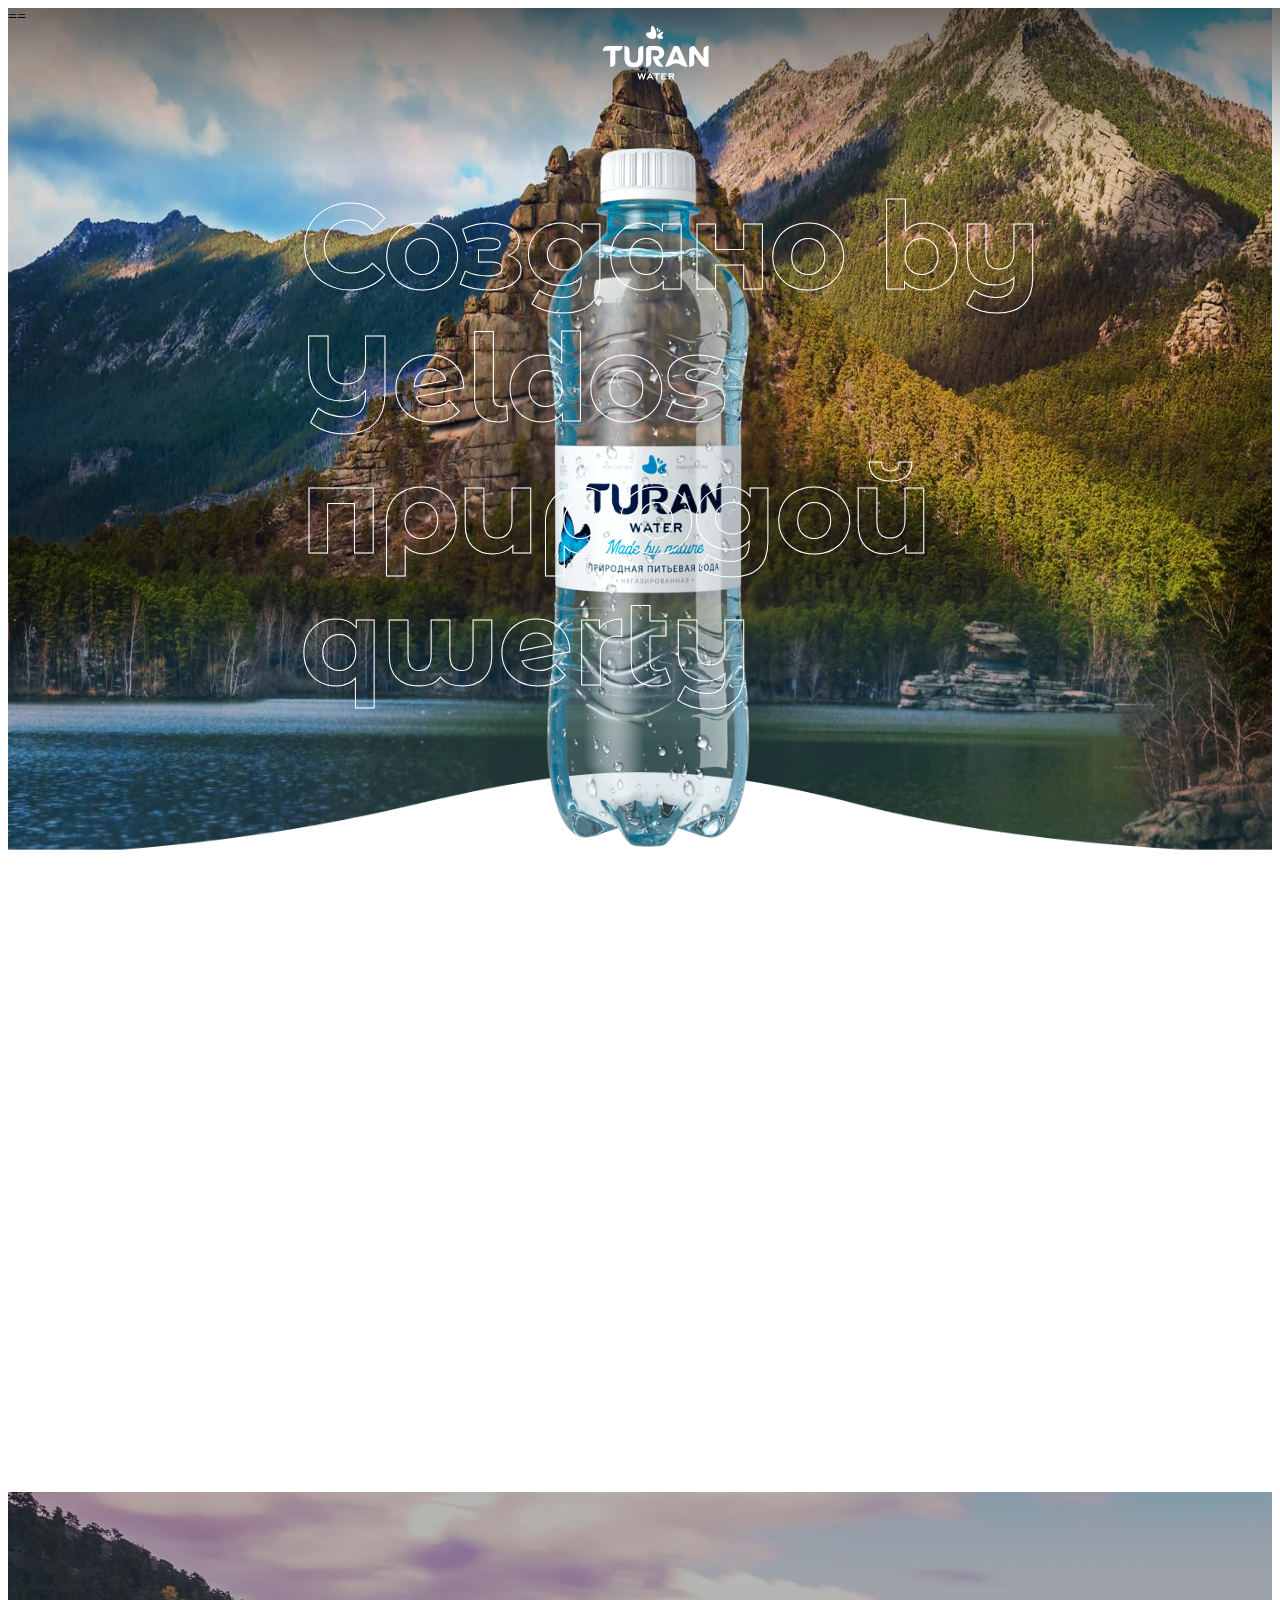
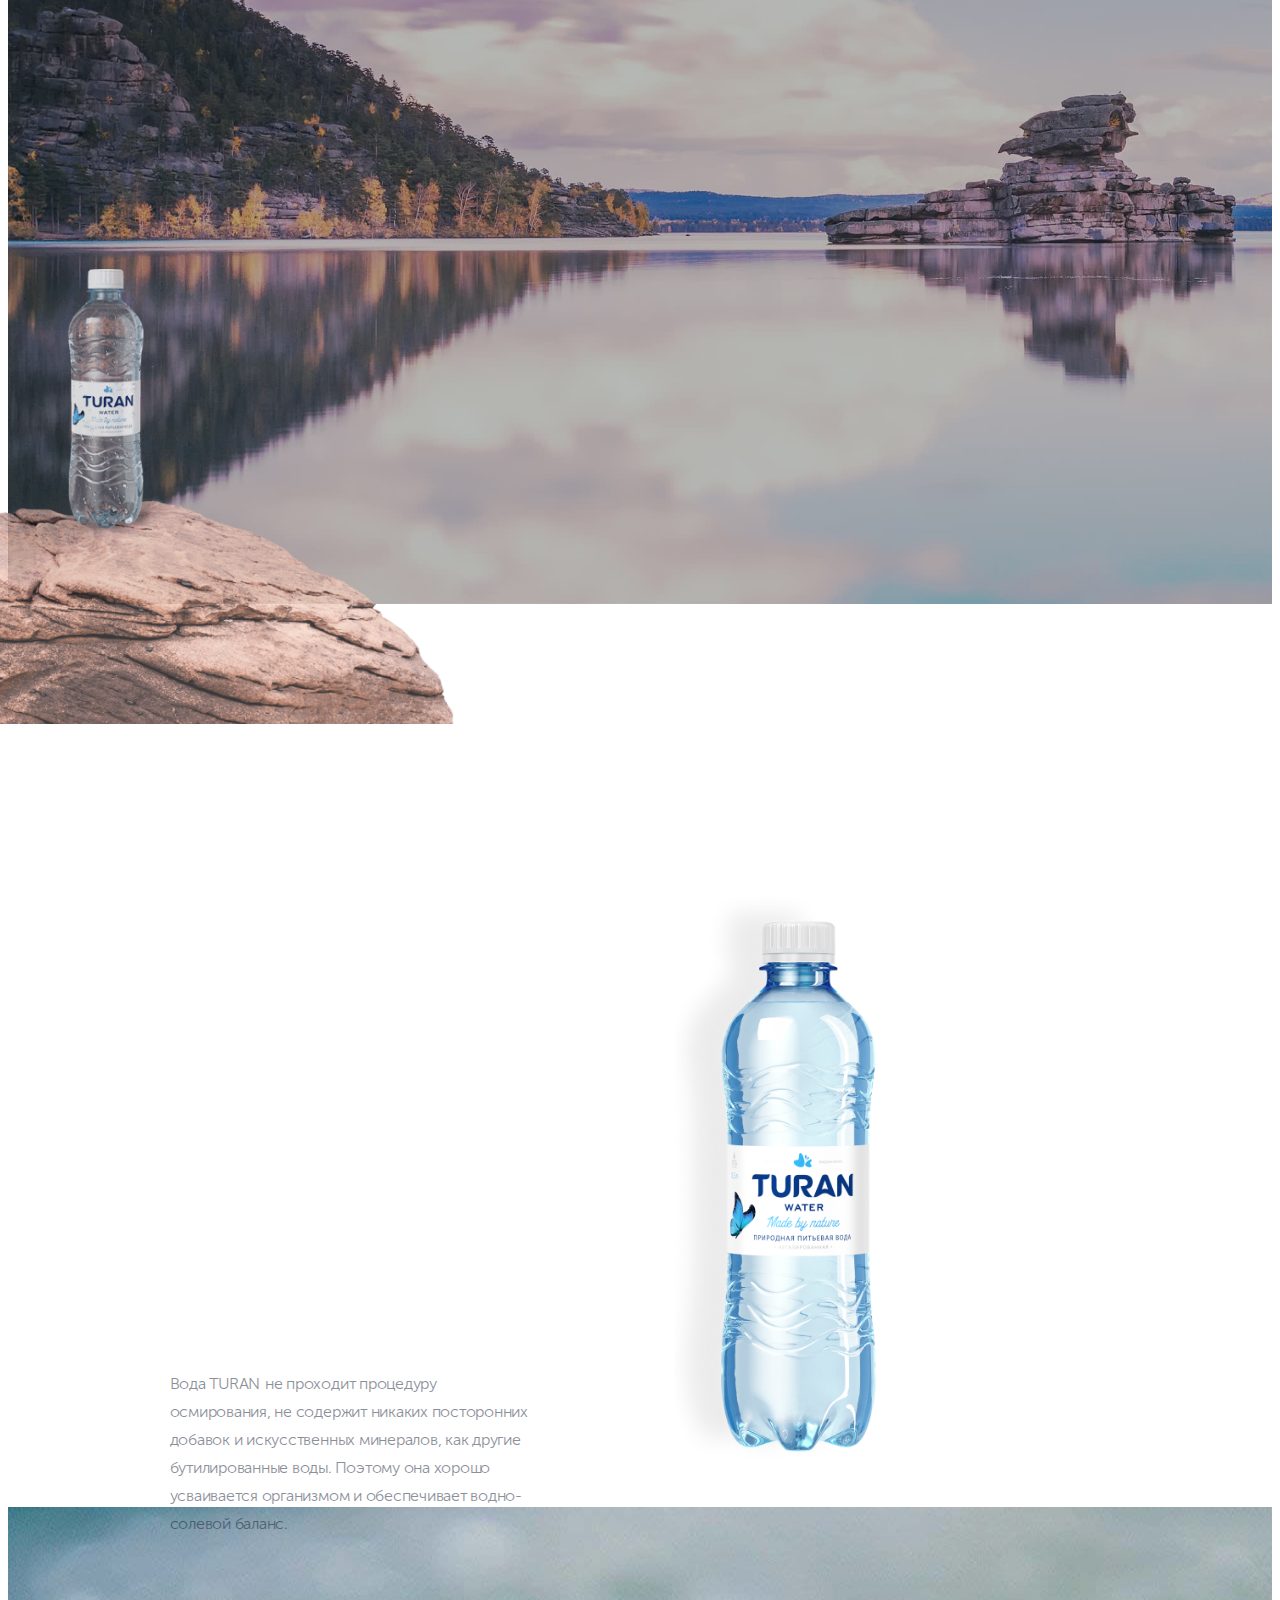
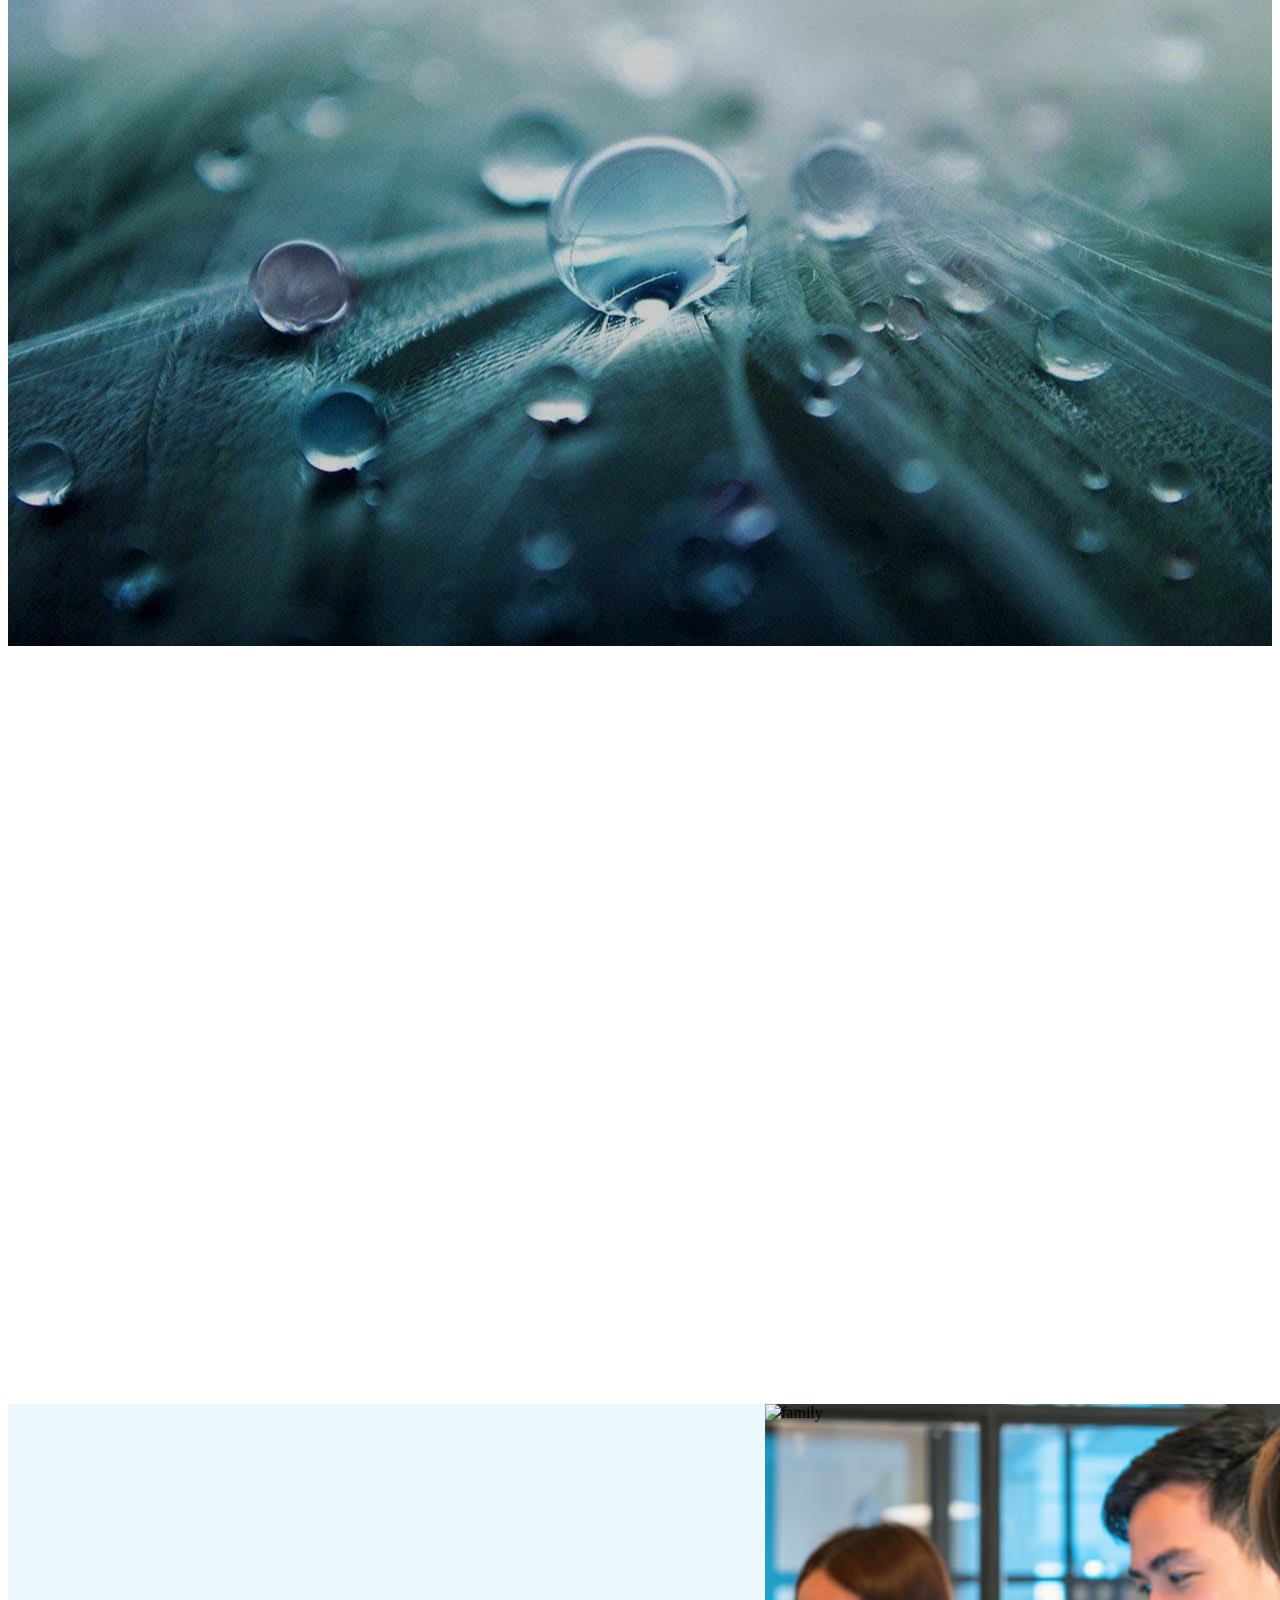
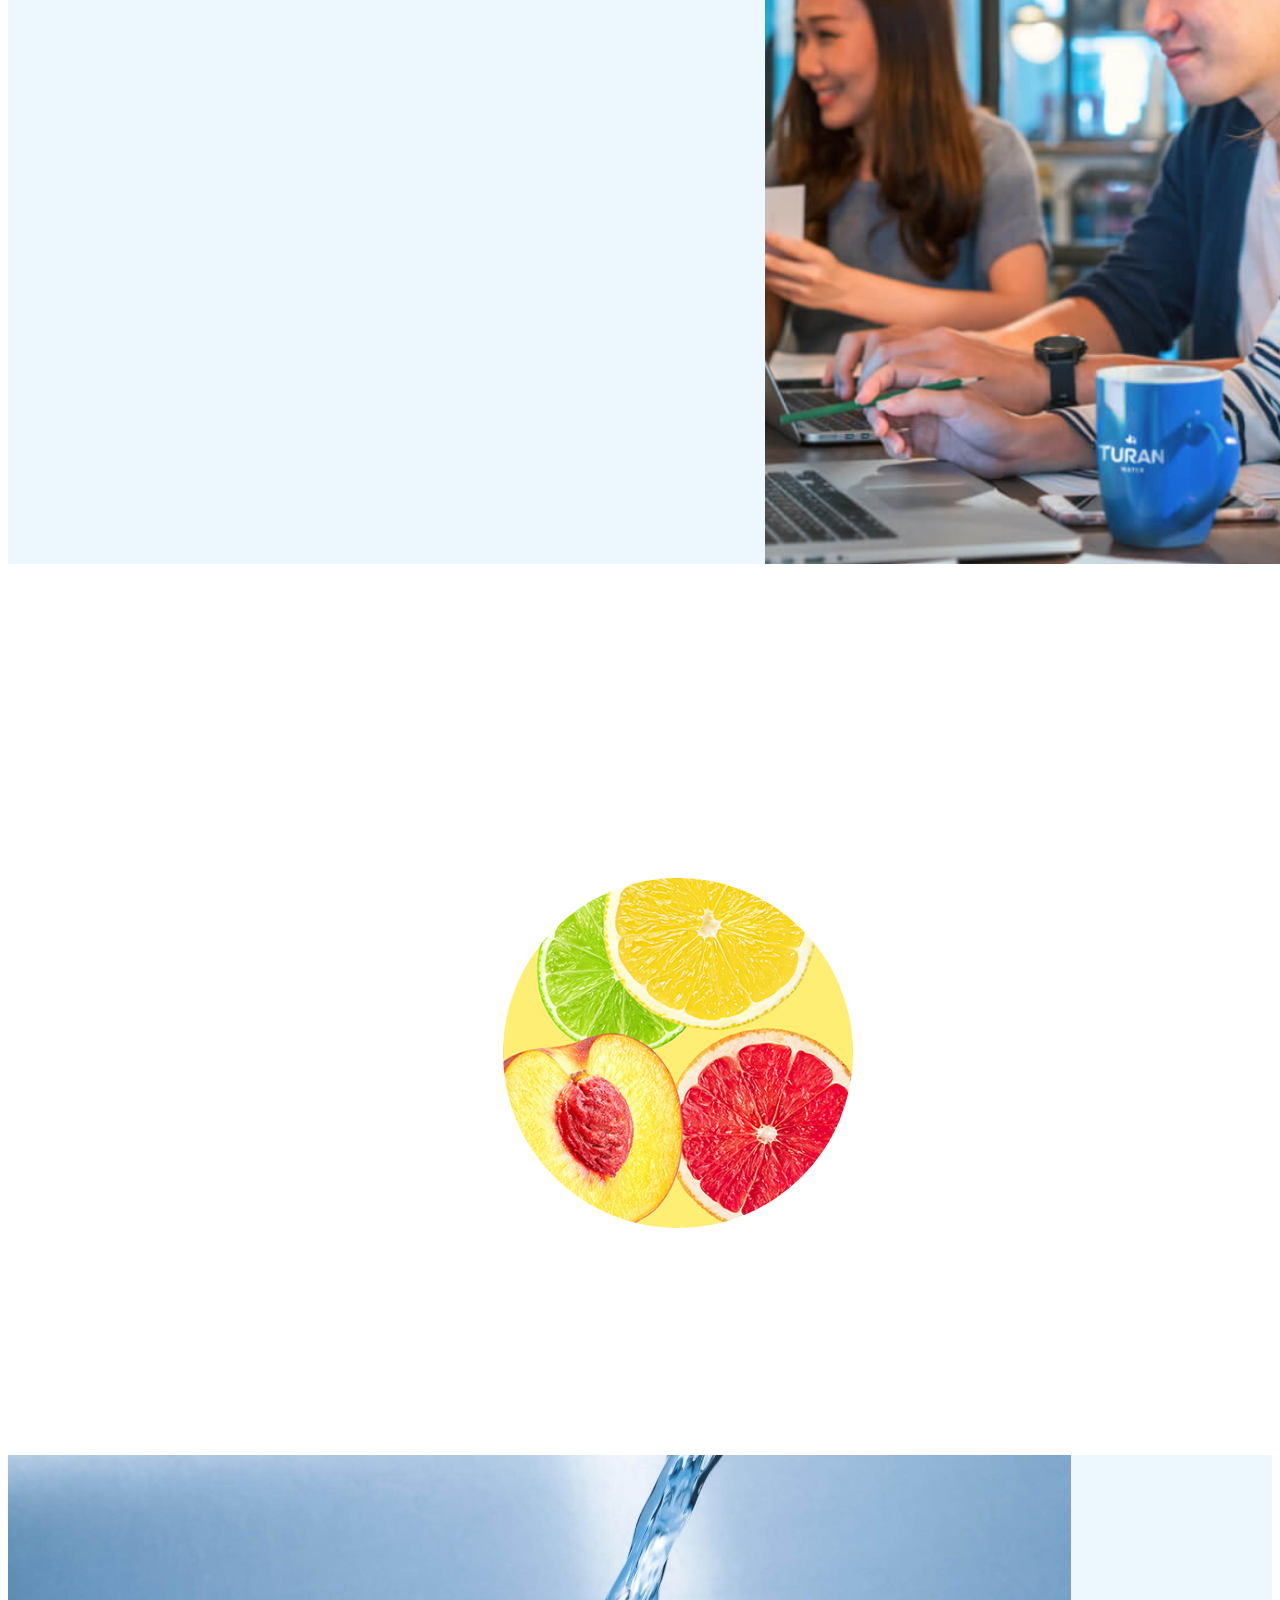
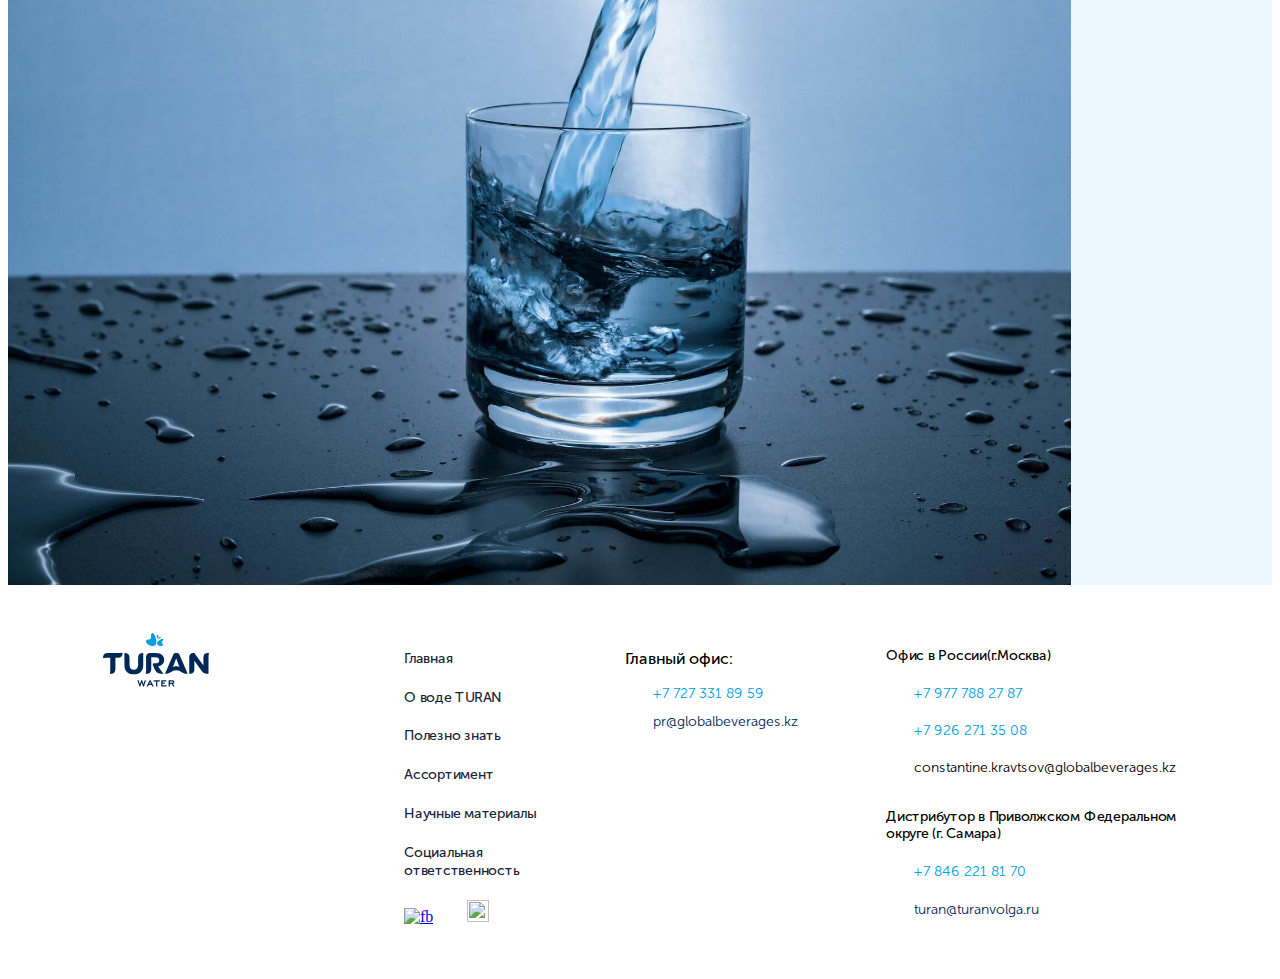
==== index.html @ ad759b27 "main changed to index" ====
<!DOCTYPE html>
<html lang="en">
<head>
    <meta charset="UTF-8">
    <meta http-equiv="X-UA-Compatible" content="IE=edge">
    <meta name="viewport" content="width=device-width, initial-scale=1.0">
    <title>Main page TURAN</title>
    <!-- <link href="https://fonts.googleapis.com/css2?family=Montserrat+Alternates:wght@700&display=swap" rel="stylesheet"> -->
    <link rel="stylesheet" href="https://cdnjs.cloudflare.com/ajax/libs/normalize/8.0.1/normalize.min.css" integrity="sha512-NhSC1YmyruXifcj/KFRWoC561YpHpc5Jtzgvbuzx5VozKpWvQ+4nXhPdFgmx8xqexRcpAglTj9sIBWINXa8x5w==" crossorigin="anonymous" referrerpolicy="no-referrer" />
    <link rel="stylesheet" href="css/fonts.css">
    <link rel="stylesheet" href="css/main.css">
</head>
<body>
    <header>
        <div class="container">
            <div clas>==</div>
            <a href="index.html" class="header_logo"></a>
        </div>
    </header>
    <section class="main">
        <div class="main_text">
            <div class="main_text_1">Создано by Yeldos</div>
            <div class="main_text_2">природой qwerty</div>
        </div>
        <img  class="main_tau" src="img/main_page/tau.jpg" alt="tau">
        <div class="main_bottle">
        </div>
        <div class="main_tolkyn"></div>
    </section>
    <section class="single_turan">
        <h1 class="single_turan_title _anim-items">TURAN – единственная в Казахстане 
            живая природная вода</h1>
        <div class="single_turan_descr _anim-items">Вода с оптимальным балансом природных 
            минералов, которая не проходит процедуру обратного осмоса и искусственной минерализации</div>
    </section>
    <section class="zhumbaktas">
        <div class="zhumbaktas_content">
            <h2 class="zhumbaktas_content_title _anim-items">Вода, созданная природой, а не нами</h2>
            <a href="about_turan.html" class="zhumbaktas_content_wavebtn _anim-items"><span>Узнать больше</span></a>
            <p class="zhumbaktas_content_descr _anim-items">TURAN – живая вода из экологически чистого региона Бурабай. Месторождение “Кусколь” – одно из пяти уникальных источников природной легкой воды в мире.</p>
        </div>
        <div class="zhumbaktas_banner zat"></div>
    </section>

    <section class="nature_minerals">
        <div class="container">
            <div class="nature_minerals_wrap">
                
                <div class="nature_minerals_wrap_left">
                    <div class="nature_minerals_wrap_left_title">
                        <span class="nature_minerals_wrap_left_title_top _anim-items">Природные</span> 
                        <span class="nature_minerals_wrap_left_title_bottom _anim-items">минералы</span>
                    </div>
                    <div class="nature_minerals_wrap_left_descr _anim-items">
                        Вода TURAN не проходит процедуру осмирования, не содержит никаких посторонних добавок и 
                        искусственных минералов, как другие бутилированные воды. Поэтому она хорошо усваивается 
                        организмом и обеспечивает водно-солевой баланс.
                    </div>
                    <a href="useful.html" class="nature_minerals_wrap_left_wavebtn _anim-items"><span>Узнать больше</span></a>
                </div>

                <div class="nature_minerals_wrap_right">
                    <div class="nature_minerals_wrap_right_bottle"></div>
                    <div class="nature_minerals_wrap_right_elements">
                        <div class="nature_minerals_wrap_right_elements_m1 _anim-items">
                            <div class="nature_minerals_wrap_right_elements_m1_icon">
                                <span class="nature_minerals_wrap_right_elements_m1_icon_name">Ca</span>
                                <span class="nature_minerals_wrap_right_elements_m1_icon_subname">кальций</span>
                            </div>
                            <div class="nature_minerals_wrap_right_elements_m1_text">
                                Природный “строитель” – укрепляет кости
                            </div>
                        </div>
                        <div class="nature_minerals_wrap_right_elements_m2 _anim-items">
                            <div class="nature_minerals_wrap_right_elements_m2_icon">
                                <span class="nature_minerals_wrap_right_elements_m2_icon_name">Mg</span>
                                <span class="nature_minerals_wrap_right_elements_m2_icon_subname">магний</span>
                            </div>
                            <div class="nature_minerals_wrap_right_elements_m2_text">
                                Природный “антистресс” – повышает устойчивость к стрессу
                            </div>
                        </div>
                        <div class="nature_minerals_wrap_right_elements_m3 _anim-items">
                            <div class="nature_minerals_wrap_right_elements_m3_icon">
                                <span class="nature_minerals_wrap_right_elements_m3_icon_name">HCO<sub>3</sub></span>
                                <span class="nature_minerals_wrap_right_elements_m3_icon_subname">гидрокарбонаты</span>
                            </div>
                            <div class="nature_minerals_wrap_right_elements_m3_text">
                                Природные “регуляторы” – обеспечивают водно-солевой баланс
                            </div>
                        </div>
                        <div class="nature_minerals_wrap_right_elements_m4 _anim-items">
                            <div class="nature_minerals_wrap_right_elements_m4_icon">
                                <span class="nature_minerals_wrap_right_elements_m4_icon_name">Na+K</span>
                                <span class="nature_minerals_wrap_right_elements_m4_icon_subname">натрий</span>
                            </div>
                            <div class="nature_minerals_wrap_right_elements_m4_text">
                                Природные “кардиологи” - регулируют работу сердца
                            </div>
                        </div>
                        <div class="nature_minerals_wrap_right_elements_m5 _anim-items">
                            <div class="nature_minerals_wrap_right_elements_m5_icon">
                                <span class="nature_minerals_wrap_right_elements_m5_icon_name">F</span>
                                <span class="nature_minerals_wrap_right_elements_m5_icon_subname">фтор</span>
                            </div>
                            <div class="nature_minerals_wrap_right_elements_m5_text">
                                Природный “стоматолог” – делает улыбку красивой
                            </div>
                        </div>
                    </div>
                </div>
            </div>
        </div>
    </section>
    <section class="balance">
        <div class="container">
            <div class="balance_wrap">
                <a href="#" class="balance_wrap_wavebtn _anim-items"><span>Узнать больше</span></a>
                <div class="balance_wrap_title _anim-items">
                    Идеальный pH-баланс для нашего организма
                </div>
                <p class="balance_wrap_text _anim-items">
                    TURAN сбалансирована самой природой, 
                    а потому имеет природный pH-баланс 7,5 – 
                    идеальный для кислотно - щелочного равновесия организма. 
                    Разливается в бутылки в первозданном виде, 
                    проходя только процедуры фильтрации от горных пород и 
                    озонирования для вашей безопасности.
                </p>
                <p class="balance_wrap_numbers _anim-items">
                    баланс
                    <span>7,5</span>
                </p>
            </div>
        </div>
    </section>
    <section class="space">
        <div class="container">
            <div class="space_wrap">
                <div class="space_wrap_texts">
                    <div class="space_wrap_texts_title _anim-items">Легкая вода – для восстановления организма космонавтов</div>
                    <p class="space_wrap_texts_descr _anim-items">TURAN – вода с пониженным содержанием дейтерия (133 ppm), ускоряет обмен веществ, оказывает антиоксидантное воздействие на клетки, снижает риск болезней, приближающих старение организма. Во всем мире легкую воду используют для того, чтобы восстановить организм космонавтов после полетов. В Казахстане был проведен свой эксперимент, результаты которого подтвердили специалисты: легкая вода улучшает общее состояние организма!</p>
                </div>
                <div class="space_wrap_photos">
                    <div class="space_wrap_photos_kosmonavt">
                        <img class="space_wrap_photos_kosmonavt_img _anim-items" src="img/Main_page/space.webp" alt="space">
                    </div>
                    <a href="#" class="space_wrap_photos_wavebtn _anim-items"><span>Узнать больше</span></a>
                </div>
            </div>
        </div>
    </section>
    <section class="healthy">
        <div class="healthy_first healthy_slide">
            <div class="healthy_slide_text">
                <div class="healthy_slide_text_count _anim-items">01 <span>/ 03</span></div>
                <div class="healthy_slide_text_title _anim-items">Полезно для семьи</div>
                <p class="healthy_slide_text_descr _anim-items">TURAN можно и нужно пить взрослым, детям и пожилым – природный баланс минералов идеально усваивается организмом. Природная минеральная питьевая вода TURAN полезна и безопасна для ежедневного употребления всей семьей.</p>
                <a class="healthy_slide_text_wavebtn _anim-items" href="#"><span>Узнать больше</span></a>
                <div class="healthy_slide_text_button _anim-items">   
                    <button class="healthy_slide_text_prev" id="healthy_slide_text_prev"><img src="img/main_page/left-arrow.svg" alt="left_arrow"></button>
                    <button class="healthy_slide_text_next"><img src="img/main_page/right-arrow.svg" alt="right_arrow"></button>
                </div>
            </div>

            <div class="healthy_slide_picture _anim-items">
                <img src="img/Main_page/family.jpg" alt="family">
                <img src="img/main_page/turnikman.jpg" alt="turnikman">
                <img src="img/main_page/unik.jpg" alt="unik">
            </div>
        </div>
        <!-- <div class="healthy_second">
             <div class="healthy_slide"></div>
        </div>
        <div class="healthy_third">
            <div class="healthy_slide"></div>
        </div> -->
    </section>

    <section class="bottles">
        <div class="container">
            <h2 class="bottles_title _anim-items">Выбирайте Turan по вкусу</h2>
            <div class="bottles_wrap">

                <div class="bottles_wrap_slider"> 
                    <div class="bottles_wrap_slider_items _anim-items">
                        <div class="bottles_wrap_slider_items_left">
                            <div class="bottles_wrap_slider_items_left_img">
                                <img src="img/main_page/slider_bottels/standart.png" alt="standard">
                                <!-- <img src="img/main_page/slider_bottels/standart-1.png" alt="standard"> -->
                            </div>
                            <div class="bottles_wrap_slider_items_left_text">
                                <p>пэт <span>0,5л</span></p>
                                <p>газированная</p>
                            </div>
                        </div>

                        <div class="bottles_wrap_slider_items_center">
                            <div class="bottles_wrap_slider_items_center_img">
                                <img src="img/main_page/slider_bottels/lime-1.png" alt="fruitbootle">
                                <!-- <img src="img/main_page/slider_bottels/lime.png" alt="fruitbootle"> -->
                            </div>
                            <div class="bottles_wrap_slider_items_center_text">
                                <p>пэт <span>0,5л</span></p>
                                <p>вкусовоя</p>
                            </div>
                        </div>
                        
                        <div class="bottles_wrap_slider_items_right">
                            <div class="bottles_wrap_slider_items_right_img">
                                <img src="img/main_page/slider_bottels/glass.png" alt="withoutgaz">
                                <!-- <img src="img/main_page/slider_bottels/glass-1.png" alt="withoutgaz"> -->
                            </div>
                            <div class="bottles_wrap_slider_items_right_text">
                                <p>стекло <span>0,5л</span></p>
                                <p>негазированная</p>
                            </div>
                        </div>
                    </div>

                    <div class="bottles_wrap_slider_backgrounds">
                        <img src="img/main_page/slider_bottels/bottle_bg-orange.jpg" alt="bck_orange" class="bottles_wrap_slider_backgrounds_zhemis">
                        <!-- <img src="img/main_page/slider_bottels/bottle_bg-nature.jpg" alt="bck_nature" class="bottles_wrap_slider_backgrounds_tabigat">
                        <img src="img/main_page/slider_bottels/bottle_bg-mountain.jpg" alt="bck_mountain" class="bottles_wrap_slider_backgrounds_tau"> -->
                    </div>
                </div>

                <div class="bottles_wrap_elements">
                        <div class="bottles_wrap_elements_m1 _anim-items">
                            <div class="bottles_wrap_elements_m1_icon">
                                <span class="bottles_wrap_elements_m1_icon_name">Ca</span>
                                <span class="bottles_wrap_elements_m1_icon_subname">кальций</span>
                            </div>
                            <div class="bottles_wrap_elements_m1_text">
                                Природный “строитель” – укрепляет кости
                            </div>
                        </div>

                        <div class="bottles_wrap_elements_m2 _anim-items">
                            <div class="bottles_wrap_elements_m2_icon">
                                <span class="bottles_wrap_elements_m2_icon_name">Mg</span>
                                <span class="bottles_wrap_elements_m2_icon_subname">магний</span>
                            </div>
                            <div class="bottles_wrap_elements_m2_text">
                                Природный “антистресс” – повышает устойчивость к стрессу
                            </div>
                        </div>

                        <div class="bottles_wrap_elements_m3 _anim-items">
                            <div class="bottles_wrap_elements_m3_icon">
                                <span class="bottles_wrap_elements_m3_icon_name">HCO<sub>3</sub></span>
                                <span class="bottles_wrap_elements_m3_icon_subname">гидрокарбонаты</span>
                            </div>
                            <div class="bottles_wrap_elements_m3_text">
                                Природные “регуляторы” – обеспечивают водно-солевой баланс
                            </div>
                        </div>

                        <div class="bottles_wrap_elements_m4 _anim-items">
                            <div class="bottles_wrap_elements_m4_icon">
                                <span class="bottles_wrap_elements_m4_icon_name">Na+K</span>
                                <span class="bottles_wrap_elements_m4_icon_subname">натрий</span>
                            </div>
                            <div class="bottles_wrap_elements_m4_text">
                                Природные “кардиологи” - регулируют работу сердца
                            </div>
                        </div>

                        <div class="bottles_wrap_elements_m5 _anim-items">
                            <div class="bottles_wrap_elements_m5_icon">
                                <span class="bottles_wrap_elements_m5_icon_name">F</span>
                                <span class="bottles_wrap_elements_m5_icon_subname">фтор</span>
                            </div>
                            <div class="bottles_wrap_elements_m5_text">
                                Природный “стоматолог” – делает улыбку красивой
                            </div>
                        </div>
                        <a href="assortment.html" class="bottles_wrap_elements_link _anim-items">Узнать больше</a>
                </div>
            </div>
        </div>
    </section>

    <section class="glass_of_water">
        <div class="container">
            <div class="glass_of_water_left">
                <img src="img/main_page/stakan.jpg" alt="stakan" class="glass_of_water_left_img1">
                <img src="img/main_page/last.jpg" alt="stakan" class="glass_of_water_left_img2">
            </div>
                
            <div class="glass_of_water_right">
                <div class="glass_of_water_right_count _anim-items">01 <span>/ 02</span></div>
                <div class="glass_of_water_right_title _anim-items">А вы знали?</div>
                <p class="glass_of_water_right_descr _anim-items">Не вся вода одинаковая</p>
                <div class="glass_of_water_right_button _anim-items">   
                    <button class="glass_of_water_right_button_prev"><img src="img/main_page/left-arrow.svg" alt="left_arrow"></button>
                    <button class="glass_of_water_right_button_next"><img src="img/main_page/right-arrow.svg" alt="right_arrow"></button>
                </div>
            </div>

        </div>
    </section>
    <footer>
        <div class="container">
            <div class="row">
                <div class="row_logo">
                    <a href="#">
                        <img src="img/main_page/logo/logo_turan.svg" alt="logo_turan">
                    </a>
                </div>
                <div class="row_product">
                    <ul class="row_product_list">
                        <li><a href="index.html">Главная</a></li>
                        <li><a href="about_turan.html">О воде TURAN</a></li>
                        <li><a href="useful.html">Полезно знать</a></li>
                        <li><a href="assortment.html">Ассортимент</a></li>
                        <li><a href="sciencs_materials.html">Научные материалы</a></li>
                        <li><a href="respon.html">Социальная ответственность</a></li>
                    </ul>
                    <div class="row_product_socials">
                        <a href="#"><img src="https://turanwater.com/assets/img/fb.svg" alt="fb"></a>
                        <a href="#"><img src="https://turanwater.com/assets/img/insta.svg" alt=""></a>
                    </div>
                </div>
                <div class="row_main_office">
                    <p class="row_main_office_title">Главный офис:</p>
                    <ul class="row_main_office_contact">
                        <li><a href="#">+7 727 331 89 59</a></li>
                        <li><a href="#">pr@globalbeverages.kz</a></li>
                    </ul>
                </div>
                <div class="row_office">
                    <p class="row_office_title">Офис в России(г.Москва)</p>
                    <ul class="row_office_contact">
                        <li><a href="#">+7 977 788 27 87</a></li>
                        <li><a href="#">+7 926 271 35 08</a></li>
                        <li><a href="#">constantine.kravtsov@globalbeverages.kz</a></li>
                    </ul>
                    <p class="row_office_second_title">
                        Дистрибутор в Приволжском Федеральном округе (г. Самара)
                    </p>
                    <ul class="row_office_second_contact">
                        <li><a href="#">+7 846 221 81 70</a></li>
                        <li><a href="#">turan@turanvolga.ru</a></li>
                    </ul>
                </div>
            </div>
        </div>
    </footer>
    <script src="js/main.js"></script>
</body>
</html>
---- css/fonts.css ----
@font-face {
    font-family: 'Montserrat Alternates';
    src: url('../fonts/MontserratAlternates-Bold.eot');
    src: url('../fonts/MontserratAlternates-Bold.eot?#iefix') format('embedded-opentype'),
        url('../fonts/MontserratAlternates-Bold.woff2') format('woff2'),
        url('../fonts/MontserratAlternates-Bold.woff') format('woff'),
        url('../fonts/MontserratAlternates-Bold.ttf') format('truetype'),
        url('../fonts/MontserratAlternates-Bold.svg#MontserratAlternates-Bold') format('svg');
    font-weight: bold;
    font-style: normal;
    font-display: swap;
}

@font-face {
    font-family: 'Museo Sans Cyrl 300';
    src: url('../fonts/MuseoSansCyrl-300.eot');
    src: url('../fonts/MuseoSansCyrl-300.eot?#iefix') format('embedded-opentype'),
        url('../fonts/MuseoSansCyrl-300.woff2') format('woff2'),
        url('../fonts/MuseoSansCyrl-300.woff') format('woff'),
        url('../fonts/MuseoSansCyrl-300.ttf') format('truetype'),
        url('../fonts/MuseoSansCyrl-300.svg#MuseoSansCyrl-300') format('svg');
    font-weight: 300;
    font-style: normal;
    font-display: swap;
}

@font-face {
    font-family: 'Museo Sans Cyrl 500';
    src: url('../fonts/MuseoSansCyrl-500.eot');
    src: url('../fonts/MuseoSansCyrl-500.eot?#iefix') format('embedded-opentype'),
        url('../fonts/MuseoSansCyrl-500.woff2') format('woff2'),
        url('../fonts/MuseoSansCyrl-500.woff') format('woff'),
        url('../fonts/MuseoSansCyrl-500.ttf') format('truetype'),
        url('../fonts/MuseoSansCyrl-500.svg#MuseoSansCyrl-500') format('svg');
    font-weight: normal;
    font-style: normal;
    font-display: swap;
}
---- css/main.css ----
.zat{
  opacity: 0.8;
  transform: translateX(-10%);
  width: 90%;
  transition: all 2s ease 0.2s;
}
.inView {
  width: 100%;
  display: block;
  opacity: 1;
  transform: translateX(0);
}

.healthy_slide_picture .opacity0{
  opacity: 0;
}

.glass_of_water_left .opacityzero{
  opacity: 0;
}

header {
  height: 80px;
  width: 100%;
  position: fixed;
  z-index: 30;
  transition: opacity 0.5s ease-out;
}

header::before {
  content: "";
  display: block;
  position: absolute;
  left: 0;
  top: 0;
  z-index: 9;
  width: 100%;
  height: 160px;
  transition: all .5s ease-out;
  background: linear-gradient(180deg, rgba(0, 0, 0, 0.9) -59.23%, rgba(0, 0, 0, 0));
}

header .container .header_logo {
  position: absolute;
  z-index: 35;
  display: block;
  left: 46.5%;
  background: url("../img/main_page/logo/logo_turan_white.svg") no-repeat 50%/cover;
  width: 106px;
  height: 54px;
}

header .container .header_logo:hover {
  background: url("../img/main_page/logo/logo_turan.svg") no-repeat 50%/cover;
}

.main {
  min-height: 100vh;
}
.main_text{
  position: absolute;
  color: rgba(0, 0, 0,0);
  top: 180px;
  left: 300px;
  font-family: 'Montserrat Alternates';
  font-size: 120px;
  line-height: 132px;
  letter-spacing: -1.8px;
  /* color: white; */
  -webkit-text-stroke: 1px #fff;
  margin-bottom: 48px;
  z-index: 9;
  
}
.main_text_1{
  animation: load 9s infinite 1s;
}
.main_text_2{
  animation: load2 9s infinite 1s;
}
@keyframes load {
  0%{
    transform: translateX(-400px);}
  100%{
    transform: translateX(300px);
  }
  
  
}
@keyframes load2 {
  0%{
    transform: translateX(500px);}
  100%{
    transform: translateX(-200px);
  }
}
.main_tau {
  width: 100%;
  height: 96vh;
}

.main_bottle {
  background: url("../img/main_page/botelke.png") no-repeat bottom/contain;
  width: 100%;
  height: 85%;
  position: absolute;
  top: 115px;
  z-index: 6;
}

.main_tolkyn {
  width: 100%;
  height: 15vh;
  background: url("../img/main_page/botelke_background.png") no-repeat top/cover;
  position: absolute;
  z-index: 5;
  left: 0;
  bottom: 0;
}

.single_turan {
  margin-left: 90px;
  padding: 4rem 15px;
  background-color: white;
  
}


.single_turan_title {
  transform: translateY(100px);
  opacity: 0;
  transition: all 1s ease 0s;
  font-family: 'Montserrat Alternates';
  font-size: 65px;
  line-height: 1.5;
  letter-spacing: -0.99px;
  max-width: 880px;
  color: #002856;
  margin-bottom: 64px;
}
.single_turan_title._active,.single_turan_descr._active {
  transform: translate(0px, 0px);
  opacity: 1;
}

.single_turan_descr {
  transform: translateY(100px);
  opacity: 0;
  transition: all 1s ease 0.1s;
  font-family: 'Museo Sans Cyrl 300';
  font-size: 16px;
  line-height: 28px;
  letter-spacing: -0.24px;
  color: #182438;
  max-width: 629px;
}

.zhumbaktas {
  background: url("../img/main_page/kol.jpg") 0 0/100% auto no-repeat;
  height: 571px;
  padding: 102px 0 160px;
  z-index: 14;
  position: relative;
}

.zhumbaktas_content {
  max-width: 650px;
  margin: 0 auto;
  display: flex;
  flex-wrap: wrap;
}

.zhumbaktas_content_title {
  transform: translateY(100px);
  opacity: 0;
  transition: all 1s ease 0s;
  font-family: 'Montserrat Alternates';
  font-size: 60px;
  line-height: 72px;
  letter-spacing: -0.9px;
  color: #FFFFFF;
}
.zhumbaktas_content_title._active, .zhumbaktas_content_descr._active, .zhumbaktas_content a._active {
  transform: translate(0px, 0px);
  opacity: 1;
}

.zhumbaktas_content_descr {
  transform: translateY(100px);
  opacity: 0;
  transition: all 1s ease 0.1s;
  font-family: 'Museo Sans Cyrl 300';
  font-size: 16px;
  width: 390px;
  margin-top: 40px;
  margin-left: auto;
  line-height: 28px;
  letter-spacing: -0.24px;
  color: #FFFFFF;
}

.zhumbaktas_content a {
  transform: translateY(100px);
  opacity: 0;
  transition: all 1.2s ease 0.2s;
  display: block;
  width: 210px;
  height: 210px;
  text-align: center;
  position: relative;
}

.zhumbaktas_content a span {
  color: white;
  font-size: 14px;
  position: absolute;
  top: 90px;
  left: 55px;
  font-family: 'Museo Sans Cyrl 300';
}

.zhumbaktas_content a::before {
  content: "";
  display: block;
  width: 210px;
  height: 210px;
  background: url("../img/main_page/btn_wave_white.svg") no-repeat;
}

.zhumbaktas_banner {
  width: 40%;
  height: 80%;
  background: url("../img/main_page/banner_bottle.png") 0 0/cover no-repeat;
  position: absolute;
  top: 166px;
}

.nature_minerals {
  padding-top: 102px;
  padding-bottom: 96px;
  min-height: 584px;
}

.nature_minerals .container {
  padding: 0 15px;
  margin: 0 70px;
}

.nature_minerals_wrap {
  display: flex;
}

.nature_minerals_wrap_left {
  padding-left: 7%;
  width: 70%;
  display: flex;
  flex-wrap: wrap;
}

.nature_minerals_wrap_left_title {
  font-family: 'Montserrat Alternates';
  font-size: 120px;
  line-height: 132px;
  letter-spacing: -1.8px;
  color: white;
  -webkit-text-stroke: 1px #00a0df;
  margin-bottom: 48px;
}

.nature_minerals_wrap_left_title_top {
  display: block;
  margin-left: -7%;
  transform: translateX(-200px);
  opacity: 0;
  transition: all 3s ease 0.1s;
}
.nature_minerals_wrap_left_title_top._active{
  transform: translate(0px, 0px);
  opacity: 1;
}
.nature_minerals_wrap_left_title_bottom {
  display: block;
  transform: translateX(200px);
  opacity: 0;
  transition: all 3s ease 0.1s;
}
.nature_minerals_wrap_left_title_bottom._active{
  transform: translate(0px, 0px);
  opacity: 1;
}


.nature_minerals_wrap_left_descr {
  transform: translateY(200px);
  opacity: 0.5;
  transition: all 2s ease 0.2s;
  font-family: 'Museo Sans Cyrl 300';
  color: #182438;
  font-size: 16px;
  max-width: 365px;
  letter-spacing: -0.24px;
  line-height: 1.75;
  margin-bottom: 32px;
}
.nature_minerals_wrap_left_descr._active{
  transform: translate(0px, 0px);
  opacity: 1;
}

.nature_minerals_wrap_left a {
  transform: translateY(200px);
  opacity: 0;
  transition: all 1s ease 0.3s;
  display: block;
  width: 210px;
  height: 210px;
  text-align: center;
  position: relative;
  margin-left: 70px;
}

.nature_minerals_wrap_left a._active{
  transform: translate(0px, 0px);
  opacity: 1;
}

.nature_minerals_wrap_left a span {
  color: #002856;
  position: absolute;
  top: 90px;
  left: 55px;
  font-size: 14px;
  font-family: 'Museo Sans Cyrl 300';
}

.nature_minerals_wrap_left a::before {
  content: "";
  display: block;
  width: 210px;
  height: 210px;
  background: url("../img/main_page/btn_wave_dark.svg") no-repeat;
}

.nature_minerals_wrap_right {
  position: relative;
}

.nature_minerals_wrap_right_bottle {
  position: absolute;
  left: -260px;
  top: 70px;
  z-index: 15;
  width: 260px;
  height: 630px;
  background: url("../img/main_page/composition_banner_bottle.png") no-repeat left 80% bottom;
  background-size: 280px;
}

.nature_minerals_wrap_right_elements {
  width: 180px;
  margin-left: 60px;
  height: 584px;
}

.nature_minerals_wrap_right_elements_m1 {
  margin-left: auto;
  width: 72px;
  height: 72px;
  margin-bottom: 24px;
  transform: translateY(50px);
  opacity: 0;
  transition: all 2s ease 0.2s;
}
.nature_minerals_wrap_right_elements_m1._active,.nature_minerals_wrap_right_elements_m2._active{
  transform: translate(0px, 0px);
  opacity: 1;
  width: 92px;
  height: 92px;
  margin-bottom: 24px;
}

.nature_minerals_wrap_right_elements_m1_text {
  display: none;
}

.nature_minerals_wrap_right_elements_m1_icon {
  width: 100%;
  height: 100%;
  border: 1px solid #dff1fd;
  border-radius: 50%;
  padding: 5px;
  display: flex;
  flex-direction: column;
  align-items: center;
  cursor: pointer;
  line-height: 19.2px;
}

.nature_minerals_wrap_right_elements_m1_icon:hover {
  border: 1px solid #00a0df;
}

.nature_minerals_wrap_right_elements_m1_icon_name {
  margin-top: 25px;
  font-size: 24px;
  font-family: 'Museo Sans Cyrl 500';
  font-weight: 700;
  text-align: center;
  margin-bottom: 5px;
}

.nature_minerals_wrap_right_elements_m1_icon_subname {
  text-align: center;
  font-size: 12px;
  font-family: 'Museo Sans Cyrl 300';
}

.nature_minerals_wrap_right_elements_m2 {
  width: 92px;
  height: 92px;
  margin-bottom: 24px;
  transform: translateY(70px);
  opacity: 0;
  transition: all 2s ease 0.3s;
}

.nature_minerals_wrap_right_elements_m2_text {
  display: none;
}

.nature_minerals_wrap_right_elements_m2_icon {
  width: 100%;
  height: 100%;
  border: 1px solid #dff1fd;
  border-radius: 50%;
  padding: 5px;
  display: flex;
  flex-direction: column;
  align-items: center;
  cursor: pointer;
  line-height: 19.2px;
}

.nature_minerals_wrap_right_elements_m2_icon:hover {
  border: 1px solid #00a0df;
}

.nature_minerals_wrap_right_elements_m2_icon_name {
  margin-top: 25px;
  font-size: 24px;
  font-family: 'Museo Sans Cyrl 500';
  font-weight: 700;
  text-align: center;
  margin-bottom: 5px;
}

.nature_minerals_wrap_right_elements_m2_icon_subname {
  text-align: center;
  font-size: 12px;
  font-family: 'Museo Sans Cyrl 300';
}

.nature_minerals_wrap_right_elements_m3 {
  margin-left: auto;
  width: 112px;
  height: 112px;
  margin-bottom: 24px;
  transform: translateY(90px);
  opacity: 0;
  transition: all 2s ease 0.4s;
}
.nature_minerals_wrap_right_elements_m3._active{
  transform: translate(0px, 0px);
  opacity: 1;
  width: 92px;
  height: 92px;
}

.nature_minerals_wrap_right_elements_m3_text {
  display: none;
}

.nature_minerals_wrap_right_elements_m3_icon {
  width: 100%;
  height: 100%;
  border: 1px solid #dff1fd;
  border-radius: 50%;
  padding: 5px;
  display: flex;
  flex-direction: column;
  align-items: center;
  cursor: pointer;
  line-height: 19.2px;
}

.nature_minerals_wrap_right_elements_m3_icon:hover {
  border: 1px solid #00a0df;
}

.nature_minerals_wrap_right_elements_m3_icon_name {
  margin-top: 35px;
  font-size: 24px;
  font-family: 'Museo Sans Cyrl 500';
  font-weight: 700;
  text-align: center;
  margin-bottom: 5px;
}

.nature_minerals_wrap_right_elements_m3_icon_subname {
  text-align: center;
  font-size: 12px;
  font-family: 'Museo Sans Cyrl 300';
}

.nature_minerals_wrap_right_elements_m4 {
  width: 74px;
  height: 74px;
  margin-bottom: 24px;
  transform: translateY(110px);
  opacity: 0;
  transition: all 2s ease 0.5s;
}
.nature_minerals_wrap_right_elements_m4._active{
  transform: translate(0px, 0px);
  opacity: 1;
  width: 94px;
  height: 94px;
  margin-bottom: 24px;
}

.nature_minerals_wrap_right_elements_m4_text {
  display: none;
}

.nature_minerals_wrap_right_elements_m4_icon {
  width: 100%;
  height: 100%;
  border: 1px solid #dff1fd;
  border-radius: 50%;
  padding: 5px;
  display: flex;
  flex-direction: column;
  align-items: center;
  cursor: pointer;
  line-height: 19.2px;
}

.nature_minerals_wrap_right_elements_m4_icon:hover {
  border: 1px solid #00a0df;
}

.nature_minerals_wrap_right_elements_m4_icon_name {
  margin-top: 29px;
  font-size: 24px;
  font-family: 'Museo Sans Cyrl 500';
  font-weight: 700;
  text-align: center;
  margin-bottom: 5px;
}

.nature_minerals_wrap_right_elements_m4_icon_subname {
  text-align: center;
  font-size: 12px;
  font-family: 'Museo Sans Cyrl 300';
}

.nature_minerals_wrap_right_elements_m5 {
  margin-left: auto;
  width: 74px;
  height: 74px;
  margin-bottom: 24px;
  transform: translateY(110px);
  opacity: 0;
  transition: all 2s ease 0.5s;
}
.nature_minerals_wrap_right_elements_m5._active{
  transform: translate(0px, 0px);
  opacity: 1;
  width: 94px;
  height: 94px;
  margin-bottom: 24px;
}

.nature_minerals_wrap_right_elements_m5_text {
  display: none;
}

.nature_minerals_wrap_right_elements_m5_icon {
  width: 100%;
  height: 100%;
  border: 1px solid #dff1fd;
  border-radius: 50%;
  padding: 5px;
  display: flex;
  flex-direction: column;
  align-items: center;
  cursor: pointer;
  line-height: 19.2px;
}

.nature_minerals_wrap_right_elements_m5_icon:hover {
  border: 1px solid #00a0df;
}

.nature_minerals_wrap_right_elements_m5_icon_name {
  margin-top: 15px;
  font-size: 24px;
  font-family: 'Museo Sans Cyrl 500';
  font-weight: 700;
  text-align: center;
  margin-bottom: 5px;
}

.nature_minerals_wrap_right_elements_m5_icon_subname {
  text-align: center;
  font-size: 12px;
  font-family: 'Museo Sans Cyrl 300';
}

.balance {
  background: url("../img/main_page/balance_bg.jpg") no-repeat 50%;
  color: #ecf7fe;
  padding-top: 128px;
  padding-bottom: 25px;
}

.balance .container {
  margin: 0 90px;
  padding: 0 15px;
}

.balance_wrap {
  display: flex;
  flex-wrap: wrap;
}

.balance_wrap a {
  display: block;
  width: 210px;
  height: 210px;
  text-align: center;
  position: absolute;
  margin-left: 72px;
  margin-top: -50px;
  transform: translateY(50px);
  opacity: 0;
  transition: all 0.8s ease 0.4s;
}

.balance_wrap a._active{
  transform: translate(0px, 0px);
  opacity: 1;
}

.balance_wrap a span {
  color: #ecf7fe;
  position: absolute;
  top: 90px;
  left: 55px;
  font-size: 14px;
  font-family: 'Museo Sans Cyrl 300';
}

.balance_wrap a::before {
  content: "";
  display: block;
  width: 210px;
  height: 210px;
  background: url("../img/main_page/btn_wave_white.svg") no-repeat;
}

.balance_wrap_title {
  margin-left: 250px;
  max-width: 1000px;
  margin-bottom: 64px;
  color: #fff;
  font-size: 60px;
  letter-spacing: -0.24px;
  font-family: 'Montserrat Alternates';
  transform: translateY(80px);
  opacity: 0;
  transition: all 1s ease 0.2s;
}
.balance_wrap_title._active,.balance_wrap_text._active,.balance_wrap_numbers._active{
  transform: translate(0px, 0px);
  opacity: 1;
}

.balance_wrap_text {
  margin-top: 60px;
  max-width: 460px;
  font-size: 16px;
  line-height: 28px;
  font-family: 'Museo Sans Cyrl 300';
  color: #ecf7fe;
  transform: translateY(55px);
  opacity: 0;
  transition: all 1s ease 0.3s;
}

.balance_wrap_numbers {
  display: flex;
  flex-direction: column;
  font-size: 60px;
  color: rgba(0, 0, 0, 0);
  font-family: 'Montserrat Alternates';
  -webkit-text-stroke: 1px #ecf7fe;
  letter-spacing: -0.24px;
  margin-left: auto;
  margin-right: 20%;
  transform: translateY(50px);
  opacity: 0;
  transition: all 1.2s ease 0.2s;
}

.balance_wrap_numbers span {
  font-size: 150px;
}

.space {
  padding: 128px 0 80px;
  height: 550px;
}

.space .container {
  padding: 0 15px;
  margin: 0 56.6px;
}

.space_wrap {
  display: flex;
}

.space_wrap_texts_title {
  margin-bottom: 48px;
  color: #002856;
  font-size: 60px;
  letter-spacing: -0.24px;
  font-family: 'Montserrat Alternates';
  transform: translateY(50px);
  opacity: 0;
  transition: all 1.2s ease 0.25s;
}
.space_wrap_texts_title._active,.space_wrap_texts_descr._active{
  transform: translate(0px, 0px);
  opacity: 1;
}

.space_wrap_texts_descr {
  max-width: 600px;
  letter-spacing: -0.24px;
  color: #182438;
  font-family: 'Museo Sans Cyrl 300';
  font-size: 16px;
  line-height: 28px;
  transform: translateY(50px);
  opacity: 0;
  transition: all 3s ease 0.2s;
}

.space_wrap_photos {
  width: 100%;
  max-width: 370px;
}

.space_wrap_photos_kosmonavt img {
  width: 226px;
  height: 0;
  margin-left: auto;
  display: block;
  transition-property: all;
	transition-duration: 3s;
	transition-timing-function: cubic-bezier(0, 1, 0.5, 1);
  opacity: 0;
  transition-delay: 0.5s;

}
.space_wrap_photos_kosmonavt img._active{
   width: 226px;
  height: 375px; 
  transform: translate(0px, 0px);
  opacity: 1;
}

.space_wrap a {
  display: block;
  width: 210px;
  height: 210px;
  text-align: center;
  position: relative;
  margin-top: -56px;
  transform: translateY(-50px);
  opacity: 0;
  transition: all 0.8s ease 0.9s;
}
.space_wrap a._active{
  transform: translate(0px, 0px);
  opacity: 1;
}

.space_wrap a span {
  color: #002856;
  position: absolute;
  top: 90px;
  left: 55px;
  font-size: 14px;
  font-family: 'Museo Sans Cyrl 300';
}

.space_wrap a::before {
  content: "";
  display: block;
  width: 210px;
  height: 210px;
  background: url("../img/main_page/btn_wave_dark.svg") no-repeat;
}

.healthy {
  min-height: 760px;
  position: relative;
}

.healthy_slide {
  height: 760px;
  position: absolute;
}

.healthy_slide_text {
  background-color: #ecf7fe;
  padding: 54px 80px 102px 50px;
  height: 604px;
  width: 627px;
  display: flex;
  flex-direction: column;
}

.healthy_slide_text_count {
  font-size: 50px;
  font-family: 'Montserrat Alternates',sans-serif;
  color: #00a0df;
  transform: translateY(50px);
  opacity: 0;
  transition: all 0.5s ease 0.2s;
}
.healthy_slide_text_count._active,.healthy_slide_text_title._active,.healthy_slide_text_descr._active{
  opacity: 1;
  transform: translate(0px, 0px);
}

.healthy_slide_text_count span {
  color: rgba(0, 0, 0, 0);
  -webkit-text-stroke: 1px #00a0df;
}

.healthy_slide_text_title {
  margin-top: 30px;
  color: #002856;
  font-size: 59px;
  letter-spacing: -0.24px;
  font-family: 'Montserrat Alternates';
  transition: all 1s ease 0s;
  transform: translateY(50px);
  opacity: 0;
  /* transition: all 0.5s ease 0.2s; */
}

.healthy_slide_text_descr {
  font-family: 'Museo Sans Cyrl 300',sans-serif;
  color: #182438;
  font-size: 16px;
  line-height: 28px;
  transition: all 2s ease 0s;
  transform: translateY(50px);
  opacity: 0;
}

.healthy_slide_text_button {
  bottom: 100px;
  position: absolute;
  transition: all 2.5s ease 0.2s;
  transform: translateY(50px);
  opacity: 0;
}

.healthy_slide_text_button button {
  width: 48px;
  height: 48px;
  margin-right: 24px;
  cursor: pointer;
  border-radius: 50%;
  background: rgba(0, 0, 0, 0);
  border: 1px solid #00a0df;
  
}

.healthy_slide_text_button button img {
  width: 8px;
  height: 12px;
}

.healthy_slide_text_button button:hover {
  background: #00a0df;
}

.healthy_slide_text a {
  display: block;
  width: 210px;
  height: 210px;
  text-align: center;
  position: absolute;
  left: 580px;
  z-index: 5;
  top: 570px;
  margin-top: -56px;
  transition: all 2s ease 0s;
  transform: translateY(50px);
  opacity: 0;
}
.healthy_slide_text a._active, .healthy_slide_text_button._active{
  transform: translate(0px, 0px);
  opacity: 1;
}
.healthy_slide_text a span {
  color: #002856;
  position: absolute;
  top: 90px;
  left: 55px;
  font-size: 14px;
  font-weight: bold;
  font-family: 'Museo Sans Cyrl 300';
}

.healthy_slide_text a::before {
  content: "";
  display: block;
  width: 210px;
  height: 210px;
  background: url("../img/main_page/btn_wave_dark.svg") no-repeat;
}

.healthy_slide_picture img {
  position: absolute;
  left: 100%;
  top: 0;
  width: 100%;
  height: 100%;
  transform-origin: left;
  object-fit: cover;
  transition: all ease 1s;
}
.healthy_slide_picture img:first-child{
  z-index: 2;
}
.bottles {
  padding: 50px 15px 102px 15px;
  margin: 0 auto;
  width: 1310px;
}

.bottles_title {
  max-width: 400px;
  margin-bottom: -130px;
  color: #002856;
  font-size: 60px;
  letter-spacing: -0.24px;
  font-family: 'Montserrat Alternates',serif;
  transform: translateY(100px);
  opacity: 0;
  transition: all 1s ease 0.2s;
}
.bottles_title._active{
  opacity: 1;
  transform: translate(0px, 0px);
}

.bottles_wrap {
  display: flex;
}

.bottles_wrap_slider {
  position: relative;
  width: 670px;
  height: 600px;
  margin-left: 320px;
}

.bottles_wrap_slider_items {
  display: flex;
  justify-content: space-between;
  margin-top: 60px;
  opacity: 0;
  transform: translateY(100px);
  transition: all 2s ease 0s;
}
.bottles_wrap_slider_items._active{
  opacity: 1;
  transform: translate(0px, 0px);
}

.bottles_wrap_slider_items_left img {
  width: 120px;
}

.bottles_wrap_slider_items_left_text {
  text-align: center;
  font-family: 'Museo Sans Cyrl 300';
  letter-spacing: -0.24px;
}

.bottles_wrap_slider_items_left_text span {
  color: #00a0df;
}

.bottles_wrap_slider_items_center {
  margin-top: -40px;
}

.bottles_wrap_slider_items_center img {
  width: 150px;
}

.bottles_wrap_slider_items_center_text {
  text-align: center;
  font-family: 'Museo Sans Cyrl 300';
  letter-spacing: -0.24px;
}

.bottles_wrap_slider_items_center_text span {
  color: #00a0df;
}

.bottles_wrap_slider_items_right img {
  width: 120px;
}

.bottles_wrap_slider_items_right_text {
  text-align: center;
  font-family: 'Museo Sans Cyrl 300';
  letter-spacing: -0.24px;
}

.bottles_wrap_slider_items_right_text span {
  color: #00a0df;
}

.bottles_wrap_slider_backgrounds {
  position: absolute;
  z-index: -1;
  top: 125px;
  left: 160px;
}

.bottles_wrap_slider_backgrounds_zhemis {
  width: 350px;
  height: 350px;
  display: block;
  margin: 0 auto;
  border-radius: 50%;
}

.bottles_wrap_elements {
  width: 180px;
  margin-left: 180px;
  height: 584px;
}

.bottles_wrap_elements_m1 {
  margin-left: auto;
  width: 72px;
  height: 72px;
  margin-bottom: 24px;
  transform: translateY(50px);
  opacity: 0;
  transition: all 2s ease 0.2s;
}
.bottles_wrap_elements_m1._active,.bottles_wrap_elements_m2._active {
  transform: translate(0px, 0px);
  opacity: 1;
  width: 92px;
  height: 92px;
  margin-bottom: 24px;
}

.bottles_wrap_elements_m1_text {
  display: none;
}

.bottles_wrap_elements_m1_icon {
  width: 100%;
  height: 100%;
  border: 1px solid #dff1fd;
  border-radius: 50%;
  padding: 5px;
  display: flex;
  flex-direction: column;
  align-items: center;
  cursor: pointer;
  line-height: 19.2px;
}

.bottles_wrap_elements_m1_icon:hover {
  border: 1px solid #00a0df;
}

.bottles_wrap_elements_m1_icon_name {
  margin-top: 25px;
  font-size: 24px;
  font-family: 'Museo Sans Cyrl 500';
  font-weight: 700;
  text-align: center;
  margin-bottom: 5px;
}

.bottles_wrap_elements_m1_icon_subname {
  text-align: center;
  font-size: 12px;
  font-family: 'Museo Sans Cyrl 300';
}

.bottles_wrap_elements_m2 {
  width: 92px;
  height: 92px;
  margin-bottom: 24px;
  transform: translateY(70px);
  opacity: 0;
  transition: all 2s ease 0.3s;
}

.bottles_wrap_elements_m2_text {
  display: none;
}

.bottles_wrap_elements_m2_icon {
  width: 100%;
  height: 100%;
  border: 1px solid #dff1fd;
  border-radius: 50%;
  padding: 5px;
  display: flex;
  flex-direction: column;
  align-items: center;
  cursor: pointer;
  line-height: 19.2px;
}

.bottles_wrap_elements_m2_icon:hover {
  border: 1px solid #00a0df;
}

.bottles_wrap_elements_m2_icon_name {
  margin-top: 25px;
  font-size: 24px;
  font-family: 'Museo Sans Cyrl 500';
  font-weight: 700;
  text-align: center;
  margin-bottom: 5px;
}

.bottles_wrap_elements_m2_icon_subname {
  text-align: center;
  font-size: 12px;
  font-family: 'Museo Sans Cyrl 300';
}

.bottles_wrap_elements_m3 {
  margin-left: auto;
  width: 112px;
  height: 112px;
  margin-bottom: 24px;
  transform: translateY(90px);
  opacity: 0;
  transition: all 2s ease 0.4s;
}
.bottles_wrap_elements_m3._active{
  transform: translate(0px, 0px);
  opacity: 1;
  width: 92px;
  height: 92px;
}
.bottles_wrap_elements_m3_text {
  display: none;
}

.bottles_wrap_elements_m3_icon {
  width: 100%;
  height: 100%;
  border: 1px solid #dff1fd;
  border-radius: 50%;
  padding: 5px;
  display: flex;
  flex-direction: column;
  align-items: center;
  cursor: pointer;
  line-height: 19.2px;
}

.bottles_wrap_elements_m3_icon:hover {
  border: 1px solid #00a0df;
}

.bottles_wrap_elements_m3_icon_name {
  margin-top: 35px;
  font-size: 24px;
  font-family: 'Museo Sans Cyrl 500';
  font-weight: 700;
  text-align: center;
  margin-bottom: 5px;
}

.bottles_wrap_elements_m3_icon_subname {
  text-align: center;
  font-size: 12px;
  font-family: 'Museo Sans Cyrl 300';
}

.bottles_wrap_elements_m4 {
  width: 74px;
  height: 74px;
  margin-bottom: 24px;
  transform: translateY(110px);
  opacity: 0;
  transition: all 2s ease 0.5s;
}
.bottles_wrap_elements_m4._active{
  transform: translate(0px, 0px);
  opacity: 1;
  width: 94px;
  height: 94px;
  margin-bottom: 24px;
}

.bottles_wrap_elements_m4_text {
  display: none;
}

.bottles_wrap_elements_m4_icon {
  width: 100%;
  height: 100%;
  border: 1px solid #dff1fd;
  border-radius: 50%;
  padding: 5px;
  display: flex;
  flex-direction: column;
  align-items: center;
  cursor: pointer;
  line-height: 19.2px;
}

.bottles_wrap_elements_m4_icon:hover {
  border: 1px solid #00a0df;
}

.bottles_wrap_elements_m4_icon_name {
  margin-top: 29px;
  font-size: 24px;
  font-family: 'Museo Sans Cyrl 500';
  font-weight: 700;
  text-align: center;
  margin-bottom: 5px;
}

.bottles_wrap_elements_m4_icon_subname {
  text-align: center;
  font-size: 12px;
  font-family: 'Museo Sans Cyrl 300';
}

.bottles_wrap_elements_m5 {
  margin-left: auto;
  width: 74px;
  height: 74px;
  margin-bottom: 24px;
  transform: translateY(110px);
  opacity: 0;
  transition: all 2s ease 0.5s;
}
.bottles_wrap_elements_m5._active{
  transform: translate(0px, 0px);
  opacity: 1;
  width: 94px;
  height: 94px;
  margin-bottom: 24px;
}

.bottles_wrap_elements_m5_text {
  display: none;
}

.bottles_wrap_elements_m5_icon {
  width: 100%;
  height: 100%;
  border: 1px solid #dff1fd;
  border-radius: 50%;
  padding: 5px;
  display: flex;
  flex-direction: column;
  align-items: center;
  cursor: pointer;
  line-height: 19.2px;
}

.bottles_wrap_elements_m5_icon:hover {
  border: 1px solid #00a0df;
}

.bottles_wrap_elements_m5_icon_name {
  margin-top: 15px;
  font-size: 24px;
  font-family: 'Museo Sans Cyrl 500';
  font-weight: 700;
  text-align: center;
  margin-bottom: 5px;
}

.bottles_wrap_elements_m5_icon_subname {
  text-align: center;
  font-size: 12px;
  font-family: 'Museo Sans Cyrl 300';
}

.bottles_wrap_elements_link {
  font-family: 'Museo Sans Cyrl 500',serif;
  font-size: 14px;
  color: #00a0df;
  padding-right: 25px;
  position: relative;
  text-decoration: none;
  transform: translateY(100px);
  opacity: 0;
  transition: all 1s ease 1s;
}
.bottles_wrap_elements_link._active{
  opacity: 1;
  transform: translateY(0);

}
.bottles_wrap_elements_link::after {
  position: absolute;
  content: "";
  background: url("https://turanwater.com/assets/img/arrow_color.svg") no-repeat;
  width: 10px;
  height: 12px;
  top: 20%;
  right: 5px;
}
/* .glass_of_water{
  
} */

.glass_of_water .container {
  display: flex;
  background-color: #ecf7fe;
}
.glass_of_water_left{
  position: relative;
  /* height: 100%; */
}

.glass_of_water_left img {
  width: 1060px;
  position: absolute;
  /* left: 100%; */
  top: 0;
  width: 1063px;
  height: 100%;
  /* height: 100%; */
  transform-origin: left;
  object-fit: cover;
  transition: all ease 1s;
}
.glass_of_water_left img:first-child{
  /* position: relative; */
  z-index: 2;
}

.glass_of_water_right {
  padding-left: 1130px;
  height: 100%;
}

.glass_of_water_right_count {
  margin-top: 80px;
  font-size: 50px;
  font-family: 'Montserrat Alternates',sans-serif;
  color: #00a0df;
  opacity: 0;
  transform: translateY(100px);
  transition: all 1s ease 0s;
}
.glass_of_water_right_count._active,.glass_of_water_right_title._active,.glass_of_water_right_descr._active,.glass_of_water_right_button._active{
  opacity: 1;
  transform: translateY(0);
}

.glass_of_water_right_count span {
  color: rgba(0, 0, 0, 0);
  -webkit-text-stroke: 1px #00a0df;
}

.glass_of_water_right_title {
  max-width: 450px;
  margin-top: 65px;
  color: #002856;
  font-size: 60px;
  letter-spacing: -0.24px;
  font-family: 'Montserrat Alternates';
  opacity: 0;
  transform: translateY(100px);
  transition: all 1s ease 0.2s;
}

.glass_of_water_right_descr {
  font-family: 'Montserrat Alternates';
  color: #002856;
  font-size: 24px;
  line-height: 28px;
  opacity: 0;
  transform: translateY(100px);
  transition: all 1s ease 0.3s;
}

.glass_of_water_right_button {
  margin-top: 160px;
  padding-bottom: 90px;
  opacity: 0;
  transform: translateY(100px);
  transition: all 1s ease 0.4s;
}

.glass_of_water_right_button button {
  width: 48px;
  height: 48px;
  margin-right: 24px;
  cursor: pointer;
  border-radius: 50%;
  background: rgba(0, 0, 0, 0);
  border: 1px solid #00a0df;
}

.glass_of_water_right_button button img {
  width: 8px;
  height: 12px;
}

.glass_of_water_right_button button:hover {
  background: #00a0df;
}

footer {
  background: #fff;
  padding: 48px 0 32px 0;
}

footer .container {
  margin: 0 65px;
  padding: 0 15px;
}

footer .container .row {
  display: flex;
}

footer .container .row_logo {
  width: 327px;
  padding: 0 15px;
}

footer .container .row_product {
  width: 327px;
  padding: 0 15px;
}

footer .container .row_product_list {
  list-style: none;
}

footer .container .row_product_list li {
  margin-bottom: 20.8px;
}

footer .container .row_product_list li a {
  text-decoration: none;
  font-family: 'Museo Sans Cyrl 500',sans-serif;
  color: #182438;
  font-size: 14px;
  letter-spacing: -0.24px;
}

footer .container .row_product_socials {
  margin-left: 40px;
}

footer .container .row_product_socials a img {
  height: 22px;
  width: 22px;
}

footer .container .row_product_socials a:first-child {
  margin-right: 30px;
}

footer .container .row_main_office {
  width: 327px;
  padding: 0 15px;
  position: relative;
}

footer .container .row_main_office p {
  font-family: 'Museo Sans Cyrl 500';
}

footer .container .row_main_office ul {
  padding-left: 28px;
  position: relative;
  list-style: none;
}

footer .container .row_main_office ul li {
  margin-bottom: 10px;
}

footer .container .row_main_office ul li a {
  text-decoration: none;
  font-size: 14px;
  color: #002856;
  font-family: 'Museo Sans Cyrl 300';
}

footer .container .row_main_office ul li:first-child a {
  color: #00a0df;
}

footer .container .row_main_office ul li:first-child::before {
  position: absolute;
  content: "";
  background: url("https://turanwater.com/assets/img/phone.svg") no-repeat 0/contain;
  width: 18px;
  height: 18px;
  left: 0;
}

footer .container .row_main_office ul li:last-child::before {
  position: absolute;
  content: "";
  background: url("https://turanwater.com/assets/img/email.svg") no-repeat 0/contain;
  width: 18px;
  height: 18px;
  left: 0;
}

footer .container .row_office {
  font-family: 'Museo Sans Cyrl 300';
  font-size: 14px;
  padding: 0 15px;
}

footer .container .row_office_title {
  font-family: 'Museo Sans Cyrl 500';
  margin-bottom: 21px;
  letter-spacing: -0.24px;
}

footer .container .row_office_contact {
  list-style: none;
  margin-bottom: 32px;
  position: relative;
  padding-left: 28px;
}

footer .container .row_office_contact li {
  margin-bottom: 20px;
}

footer .container .row_office_contact li a {
  text-decoration: none;
  color: #00a0df;
}

footer .container .row_office_contact li a::before {
  position: absolute;
  content: "";
  left: 0;
  background: url("https://turanwater.com/assets/img/phone.svg") no-repeat 0/contain;
  width: 18px;
  height: 18px;
}

footer .container .row_office_contact li:last-child a {
  color: black;
}

footer .container .row_office_contact li:last-child a::before {
  background: url("https://turanwater.com/assets/img/email.svg") no-repeat 0/contain;
}

footer .container .row_office_second_title {
  margin-bottom: 21px;
  font-family: 'Museo Sans Cyrl 500';
  letter-spacing: -0.24px;
}

footer .container .row_office_second_contact {
  padding-left: 28px;
  position: relative;
  list-style: none;
}

footer .container .row_office_second_contact li {
  margin-bottom: 21px;
}

footer .container .row_office_second_contact li a {
  text-decoration: none;
  font-size: 14px;
  color: #002856;
  font-family: 'Museo Sans Cyrl 300';
}

footer .container .row_office_second_contact li:first-child a {
  color: #00a0df;
}

footer .container .row_office_second_contact li:first-child::before {
  position: absolute;
  content: "";
  background: url("https://turanwater.com/assets/img/phone.svg") no-repeat 0/contain;
  width: 18px;
  height: 18px;
  left: 0;
}

footer .container .row_office_second_contact li:last-child::before {
  position: absolute;
  content: "";
  background: url("https://turanwater.com/assets/img/email.svg") no-repeat 0/contain;
  width: 18px;
  height: 18px;
  left: 0;
}
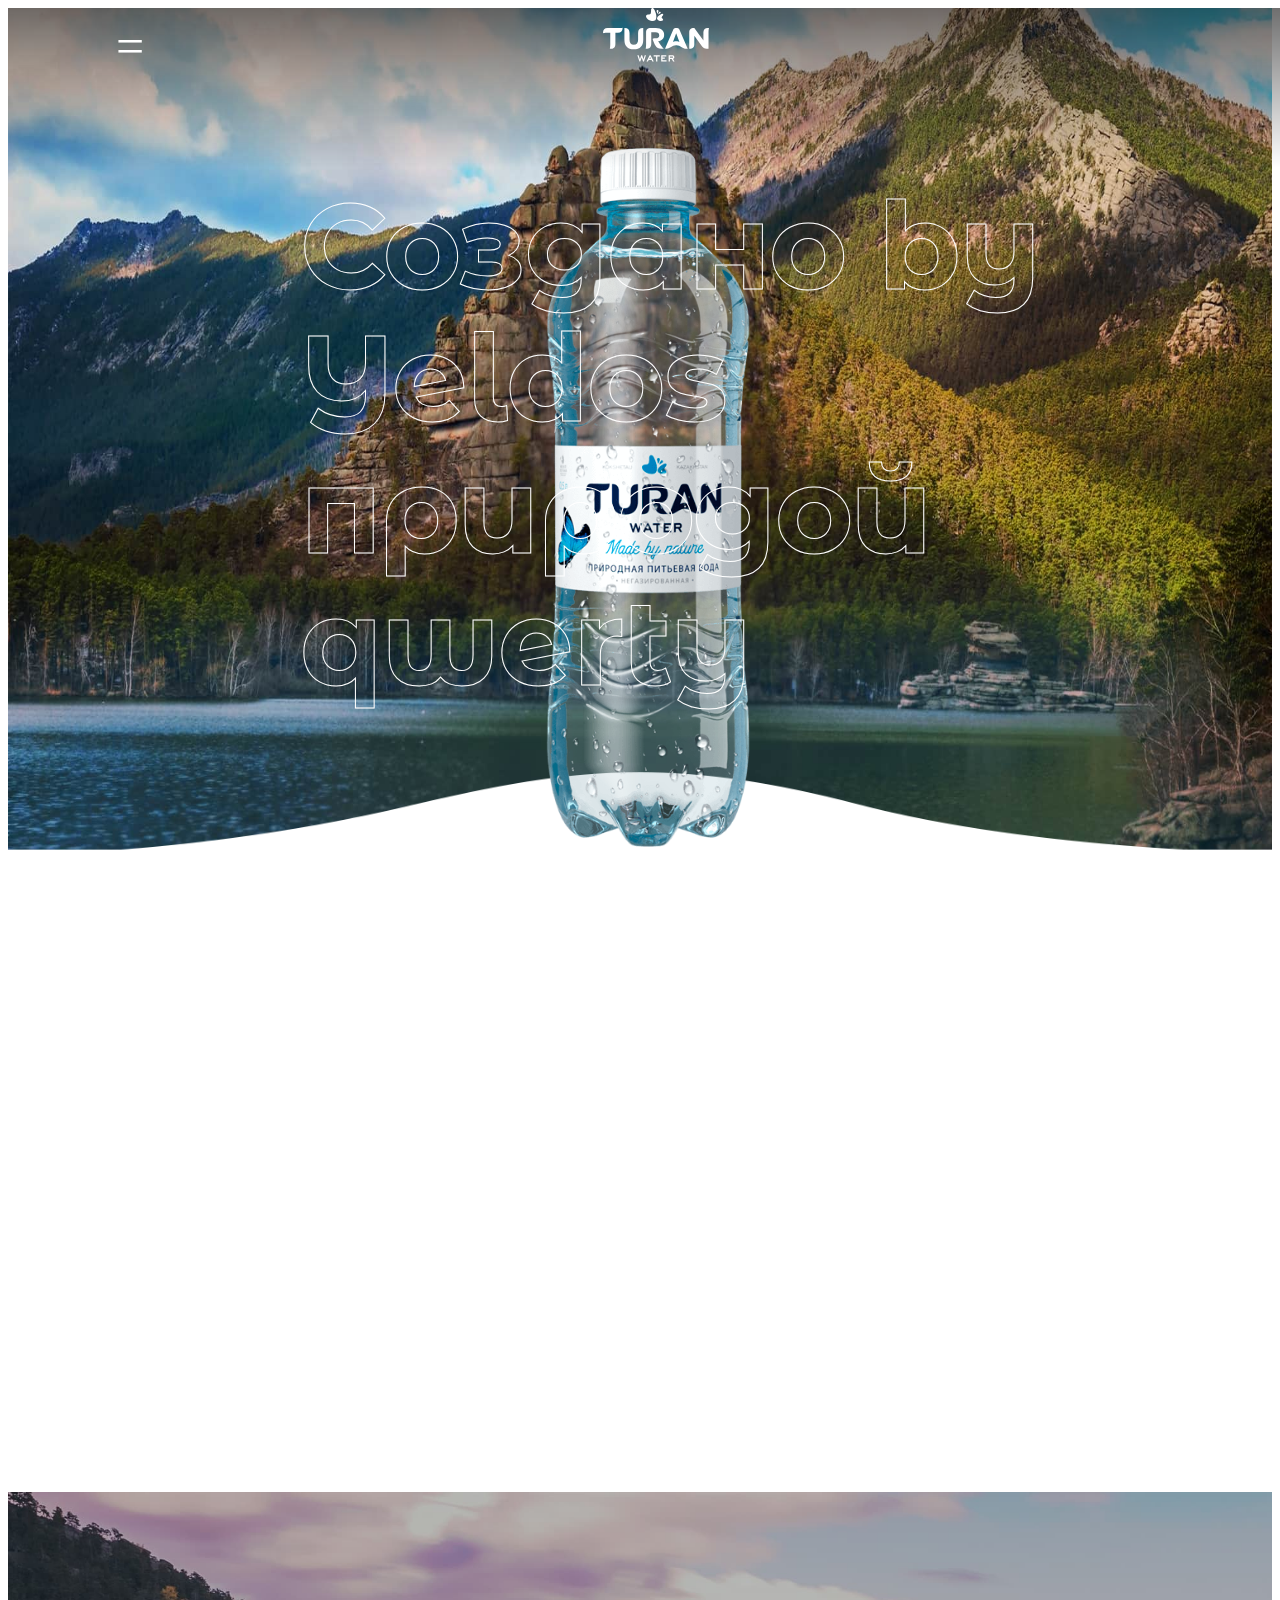
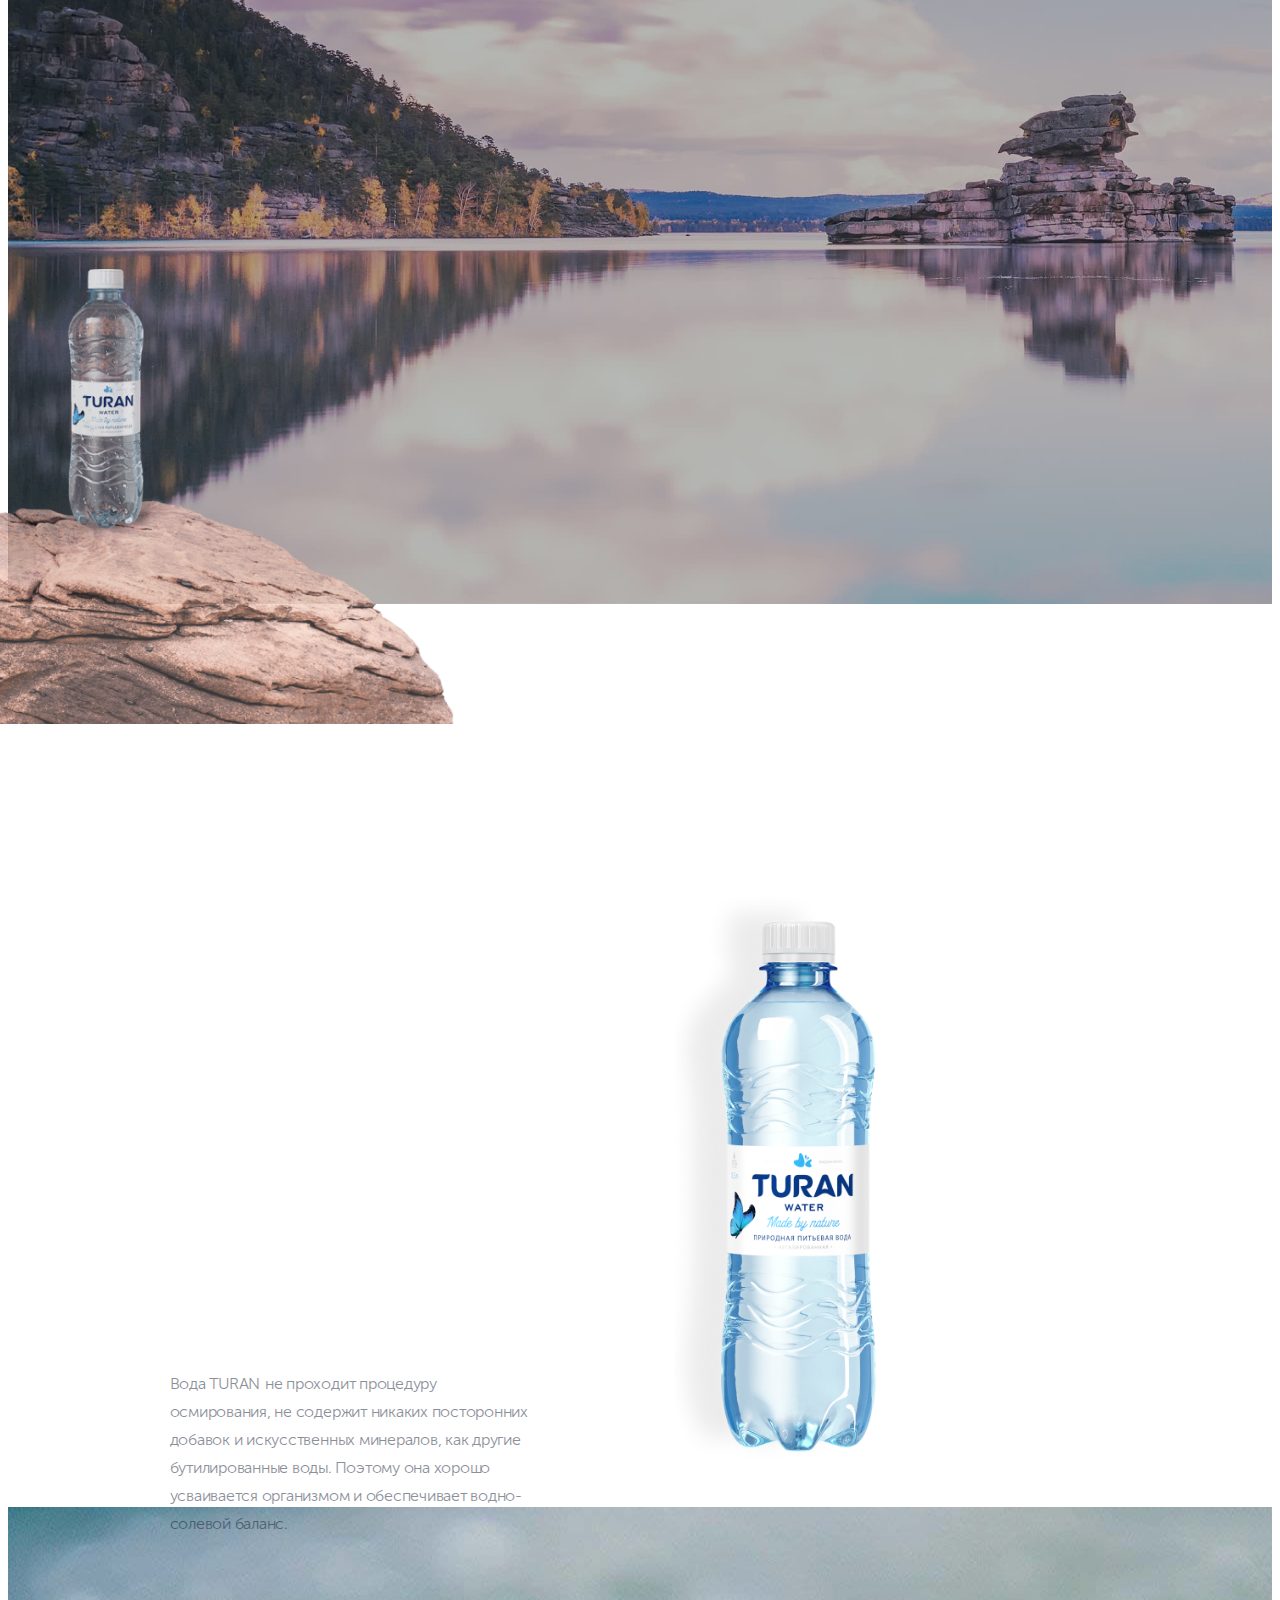
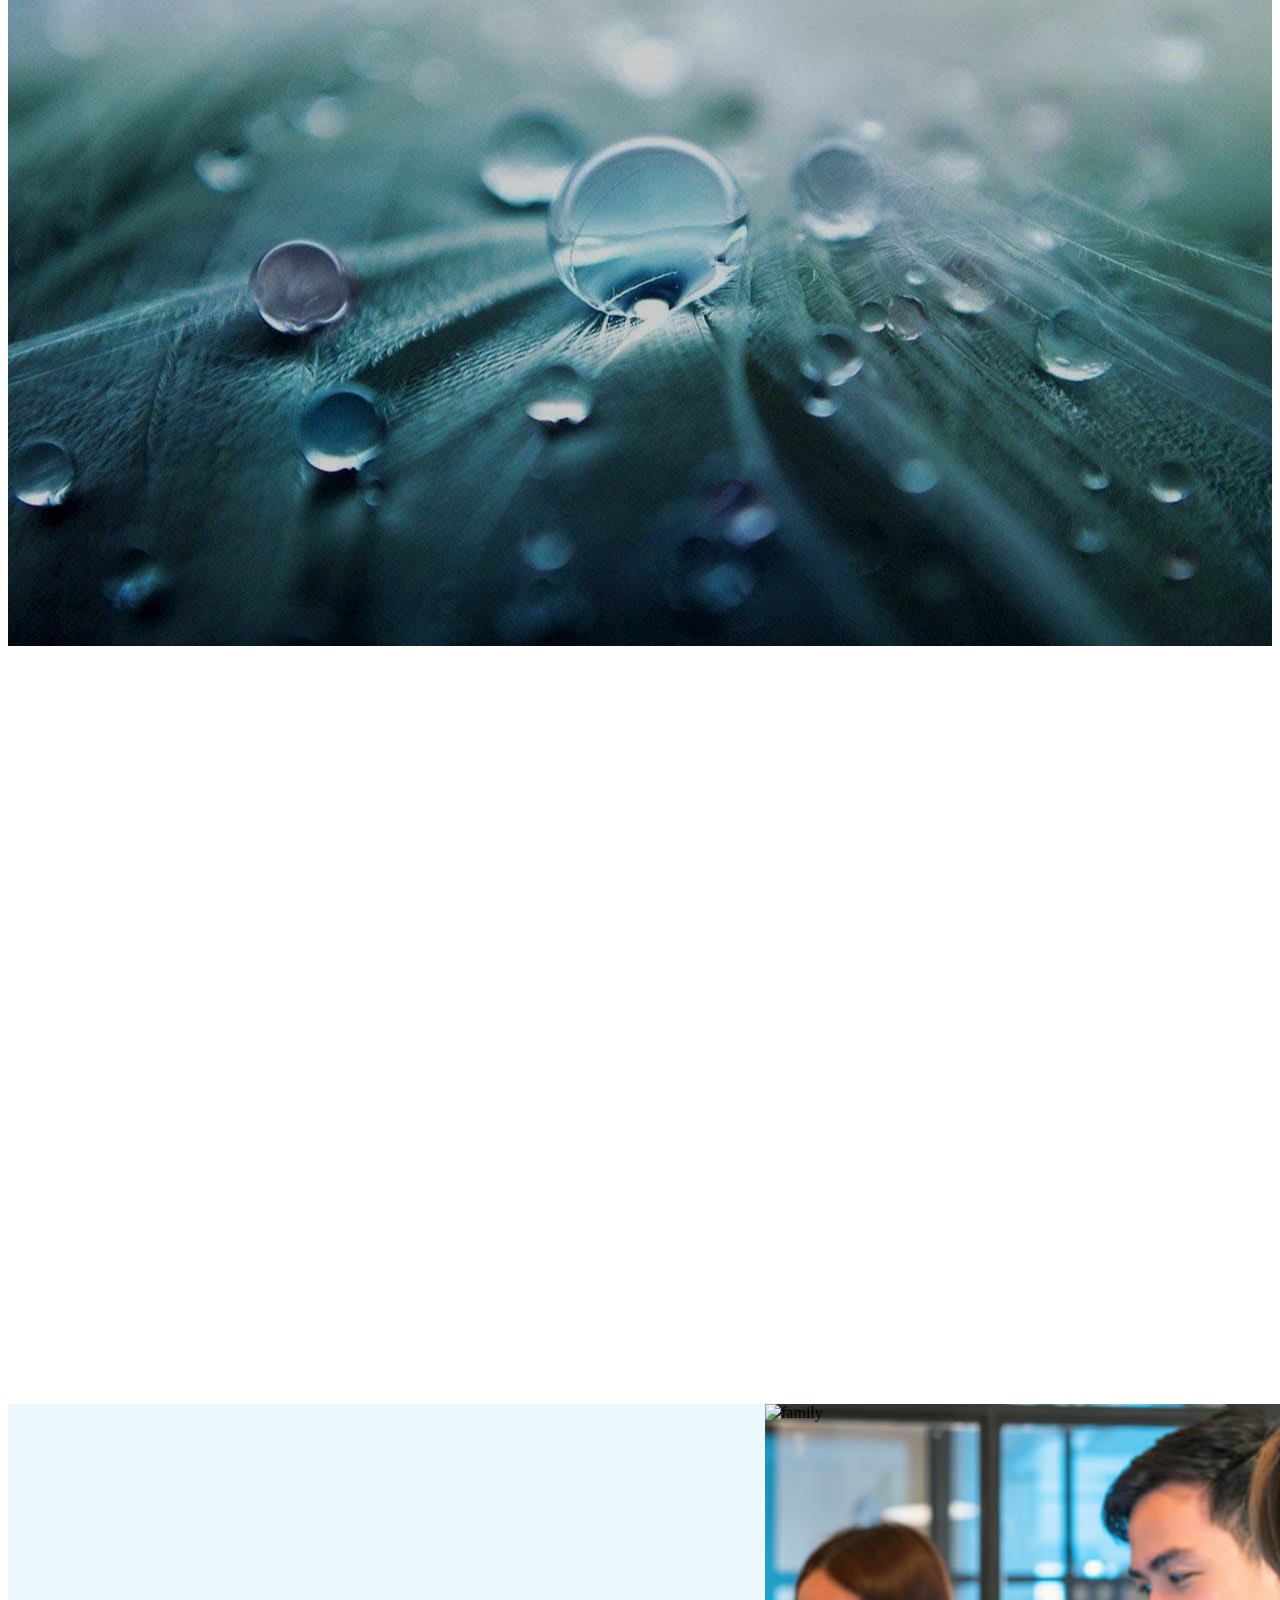
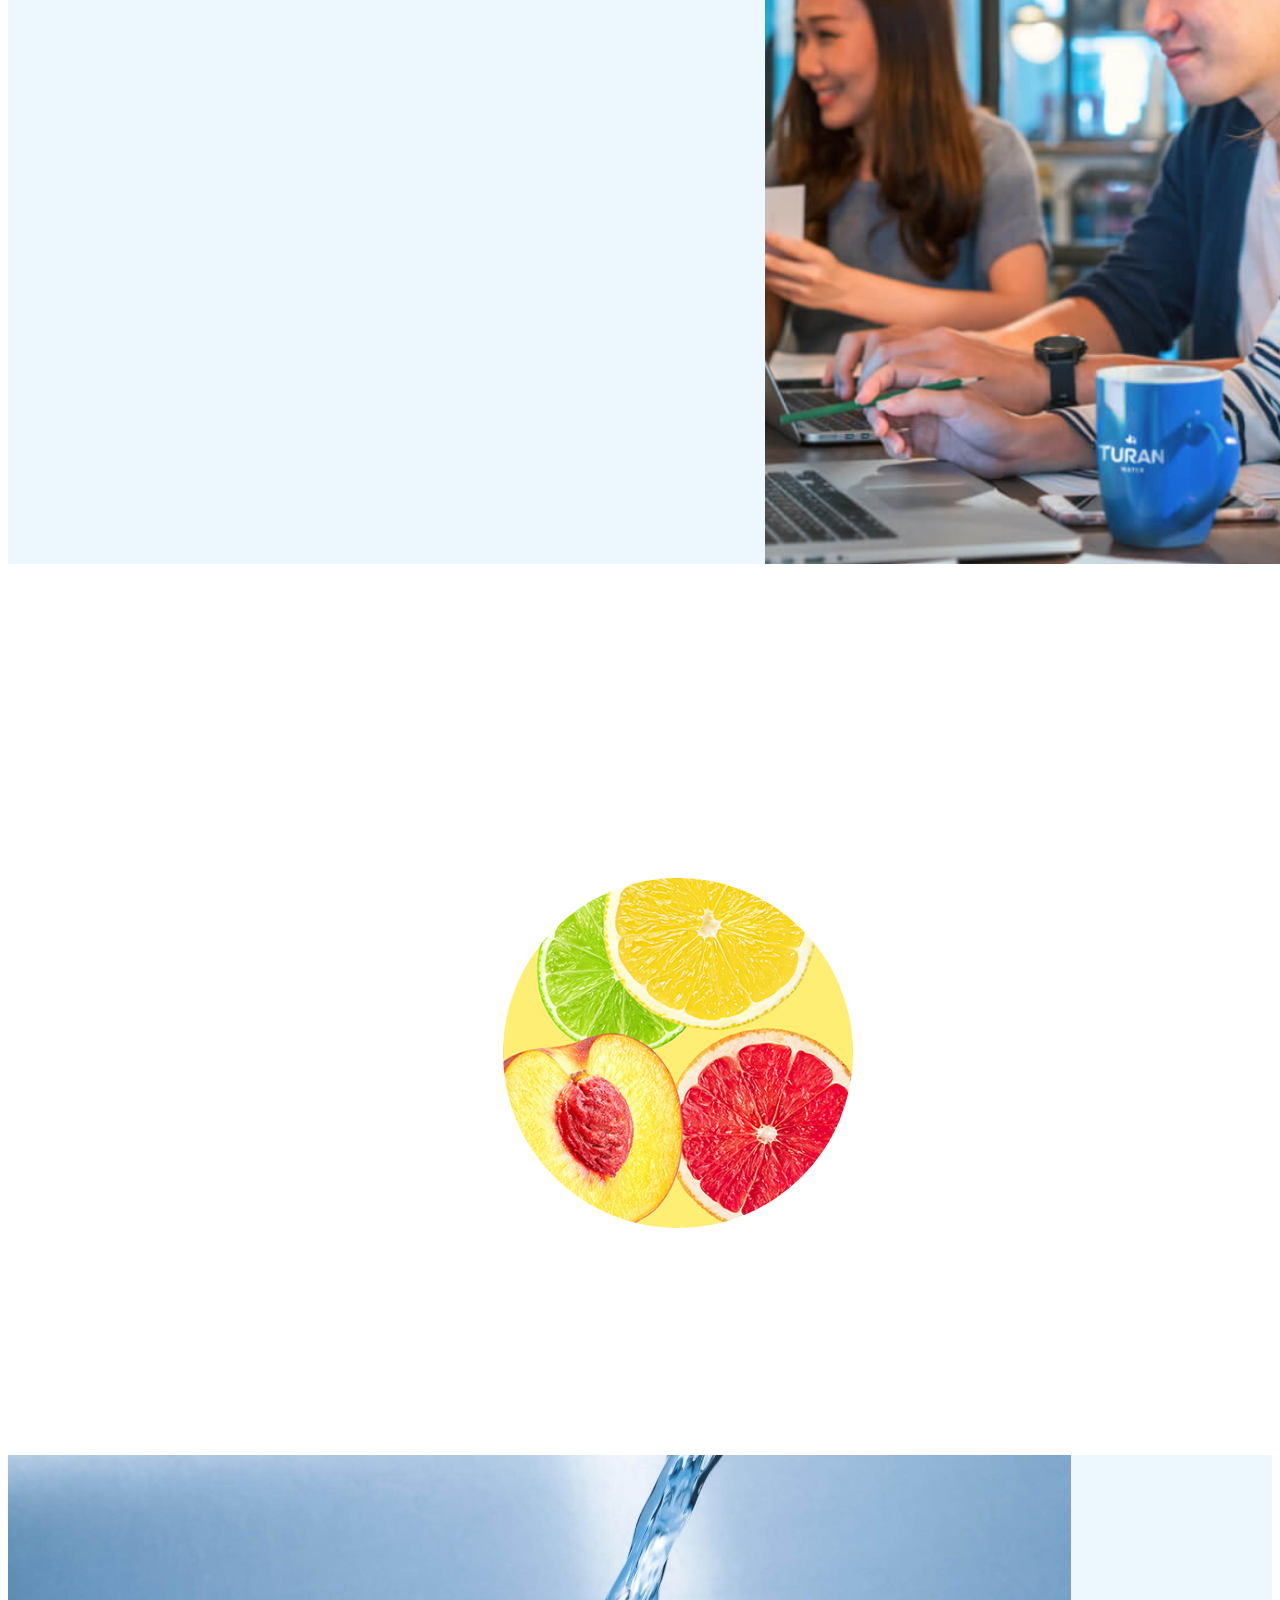
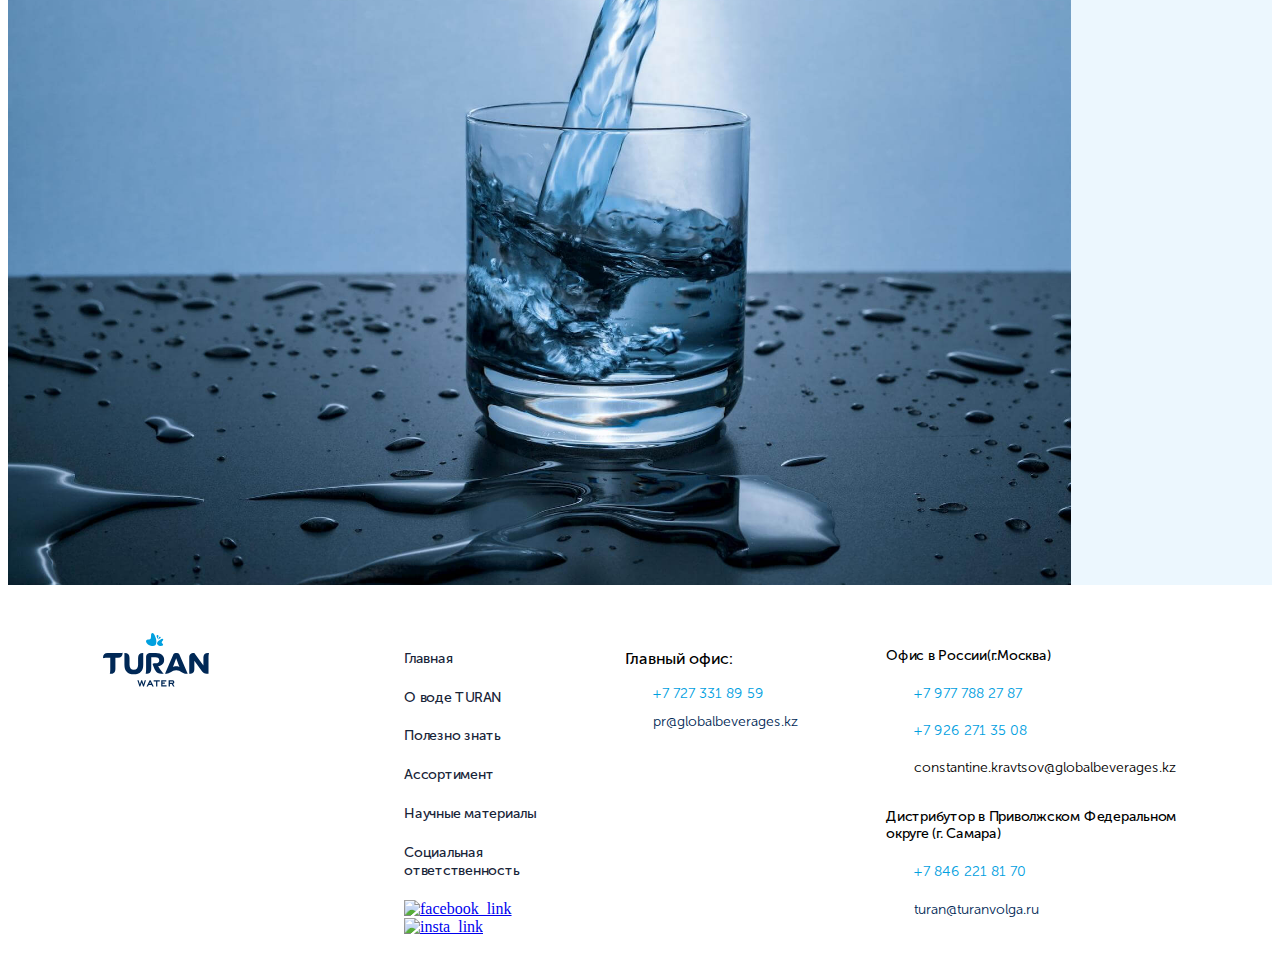
==== commit 135215ac: "I wrote burger" ====
--- a/index.html
+++ b/index.html
@@ -11,9 +11,29 @@
     <link rel="stylesheet" href="css/main.css">
 </head>
 <body>
+    <section class="burger">
+        <input type="checkbox" id="burger">
+        <label for="burger"></label>
+        <nav>
+            <ul>
+                <li><a href="#">Главная</a></li>
+                <li><a href="#">О воде TURAN</a></li>
+                <li><a href="#">Полезно знать</a></li>
+                <li><a href="#">Ассортимент</a></li>
+                <li><a href="#">Научные материалы</a></li>
+                <li><a href="#">Социальная ответсвенность</a></li>
+            </ul>
+        </nav>
+        <div class="burger_logo"></div>
+        <div class="burger_social_link">
+            <a href="#"><img src="https://turanwater.com/assets/img/fb.svg" alt="facebook_link"></a>
+            <a href="#"><img src="https://turanwater.com/assets/img/insta.svg" alt="insta_link"></a>
+        </div>
+    </section>
+
     <header>
         <div class="container">
-            <div clas>==</div>
+            <div clas></div>
             <a href="index.html" class="header_logo"></a>
         </div>
     </header>
@@ -318,8 +338,8 @@
                         <li><a href="respon.html">Социальная ответственность</a></li>
                     </ul>
                     <div class="row_product_socials">
-                        <a href="#"><img src="https://turanwater.com/assets/img/fb.svg" alt="fb"></a>
-                        <a href="#"><img src="https://turanwater.com/assets/img/insta.svg" alt=""></a>
+                        <a href="#"><img src="https://turanwater.com/assets/img/fb.svg" alt="facebook_link"></a>
+                        <a href="#"><img src="https://turanwater.com/assets/img/insta.svg" alt="insta_link"></a>
                     </div>
                 </div>
                 <div class="row_main_office">
--- a/css/main.css
+++ b/css/main.css
@@ -17,6 +17,142 @@
 
 .glass_of_water_left .opacityzero{
   opacity: 0;
+}
+ 
+.burger .burger_logo{
+  display: none;
+  position: fixed;
+  width: 106px;
+  height: 54px;
+  top: 40px;
+  left: 77px;
+  z-index: 101;
+  background: url("../img/main_page/logo/logo_turan.svg") no-repeat 50%/cover;
+}
+
+.burger .burger_social_link{
+  cursor: pointer;
+  display: none;
+  position: fixed;
+  bottom: 20px;
+  right: 105px;
+  z-index: 101;
+}
+
+.burger .burger_social_link a img{
+  height: 22px;
+  width: 22px;
+}
+
+.burger .burger_social_link a img:first-child{
+  margin-right: 25px;
+}
+
+#burger, [for=burger]{
+  cursor: pointer;
+  display: none;
+}
+
+[for=burger]{
+  display: block;
+  width: 30px;
+  font-size: 50px;
+  text-align: center;
+  position: fixed;
+  left: 115px;
+  top: 17px;
+  z-index: 101;
+}
+
+[for=burger]::before{
+  content: '=';
+  color: white;
+}
+
+.burger nav{
+  display: none;
+  position: fixed;
+  top: 0;
+  background: white;
+  width: 100%;
+  height: 100vh;
+  z-index: 100;
+  border: 3px solid orange;
+}
+
+.burger nav ul{
+  text-align: center;
+  margin-top: 180px;
+  padding: 0;
+  list-style-type: none;
+  user-select: none;
+}
+
+.burger nav ul li{
+  margin-bottom: 33px;
+}
+
+.burger nav ul li a{
+  text-align: center;
+  font-size: 38px;
+  letter-spacing: -0.24px;
+  text-decoration: none;  
+  color: #002856;
+  -webkit-text-stroke: 1px #002856;
+  font-family: 'Montserrat Alternates',sans-serif;
+  opacity: 1;
+}
+
+.burger nav ul > li:first-child a{
+  color: #00a0df;
+  -webkit-text-stroke: 1px #00a0df;
+}
+
+.burger nav ul li a:hover{
+  color: white;
+  transition: all 0.5s ease 0s;
+}
+
+#burger:checked + label + nav{
+  display: block;
+  animation: show .5s ease;
+}
+
+#burger:checked + label + nav + .burger_logo{
+  display: block;
+}
+
+#burger:checked + label + nav + .burger_logo + .burger_social_link{
+  display: block;
+}
+
+
+#burger:checked + [for=burger]::before{
+  content: 'X';
+  position: fixed;
+  font-size: 20px;
+  font-family: 'Museo Sans Cyrl 500',sans-serif;
+  top: -50px;
+  right: -58px;
+  padding-top: 110px;
+  padding-right: 40px;
+  cursor: pointer;
+  color: #00a0df;
+
+  text-align: center;
+  width: 180px;
+  height: 180px;
+  background: url("../img/main_page/btn_wave_dark.svg") no-repeat;
+
+}
+
+
+@keyframes show{
+  0%{
+    opacity: 0;
+  }100%{
+    opacity: 1;
+  }
 }
 
 header {
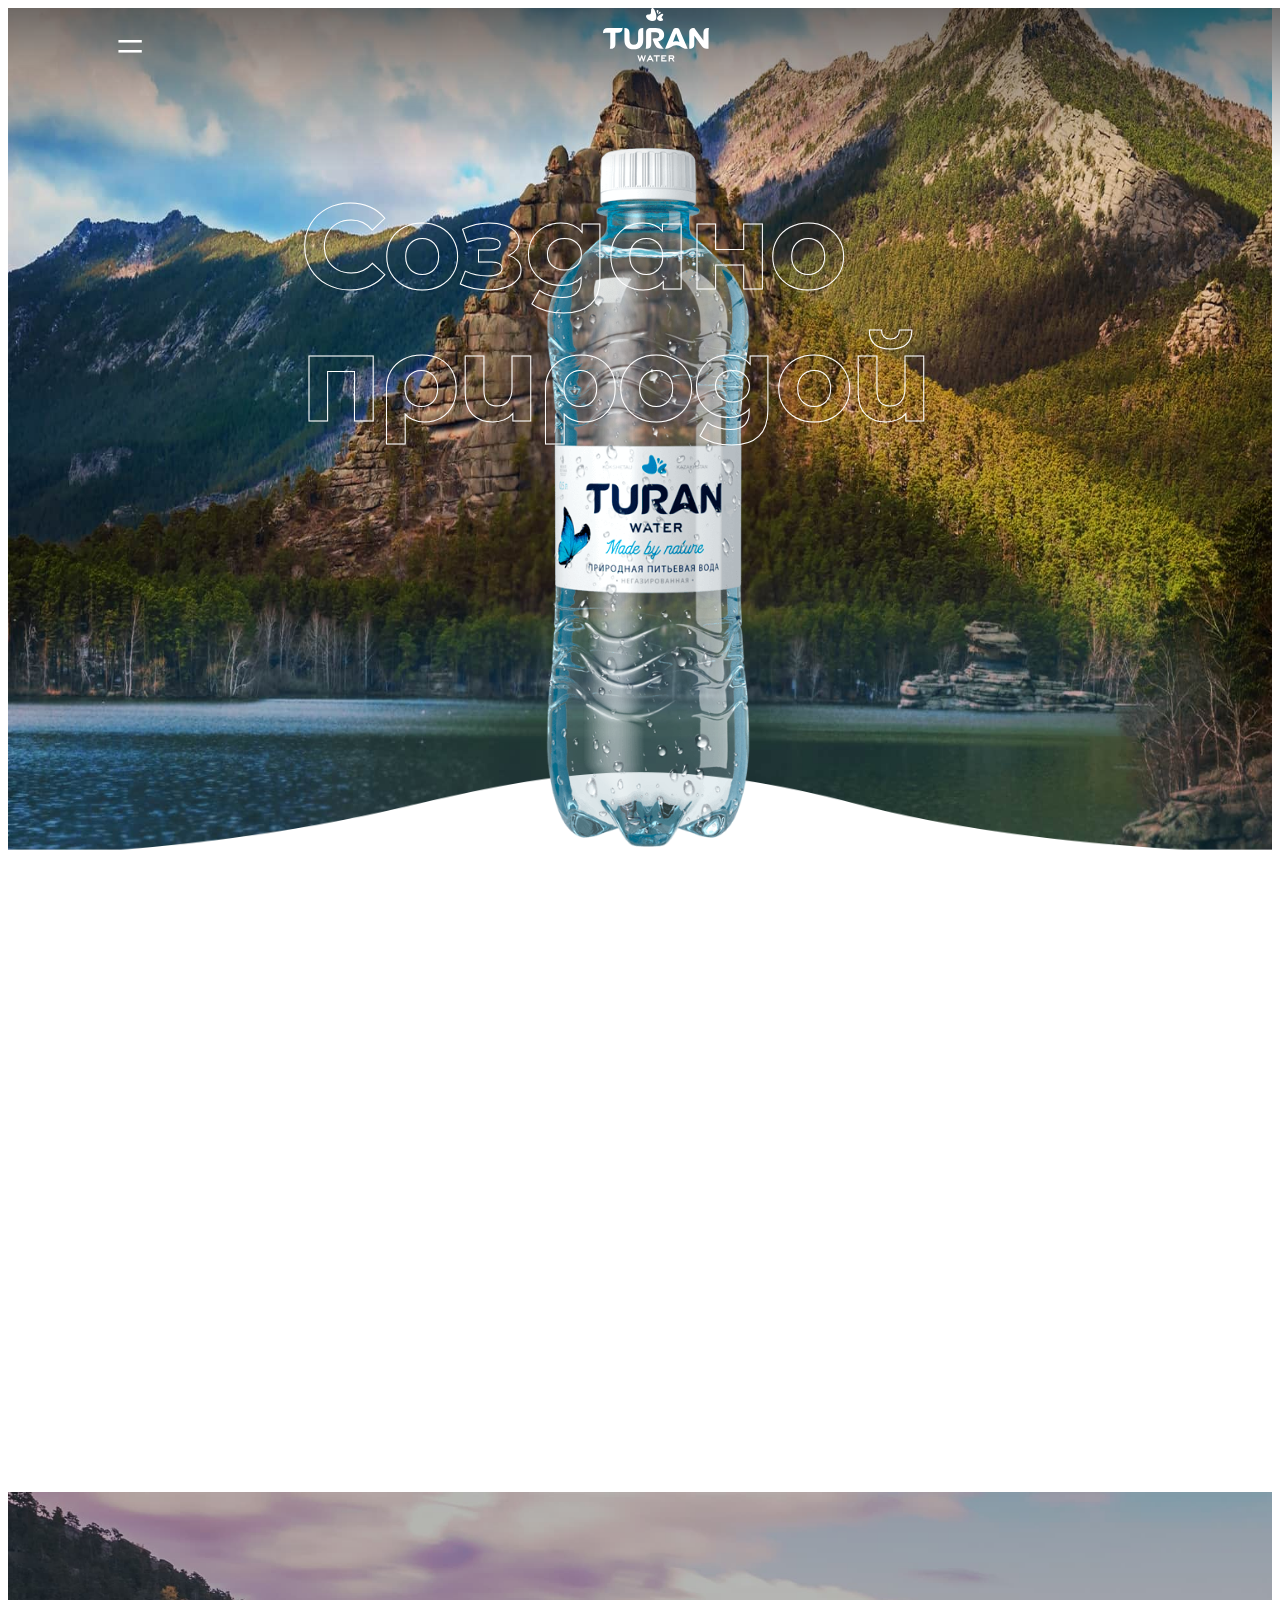
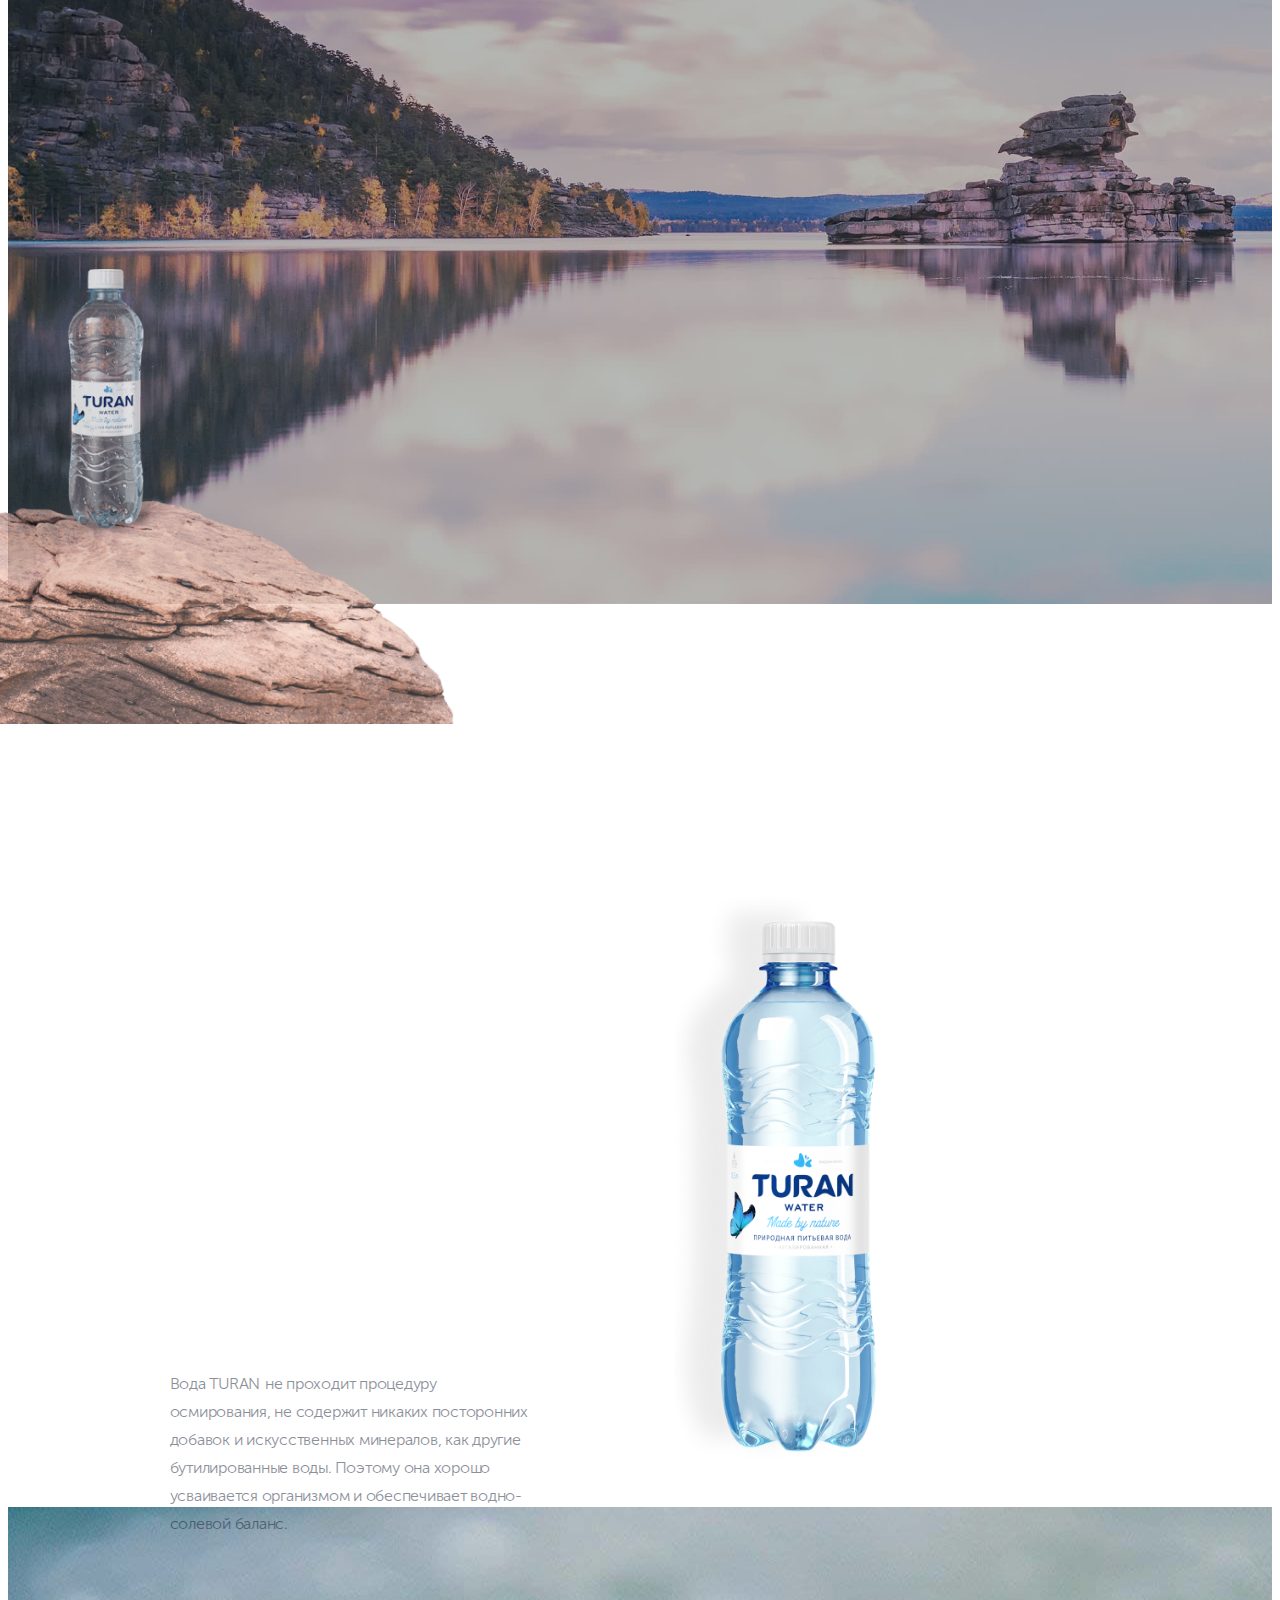
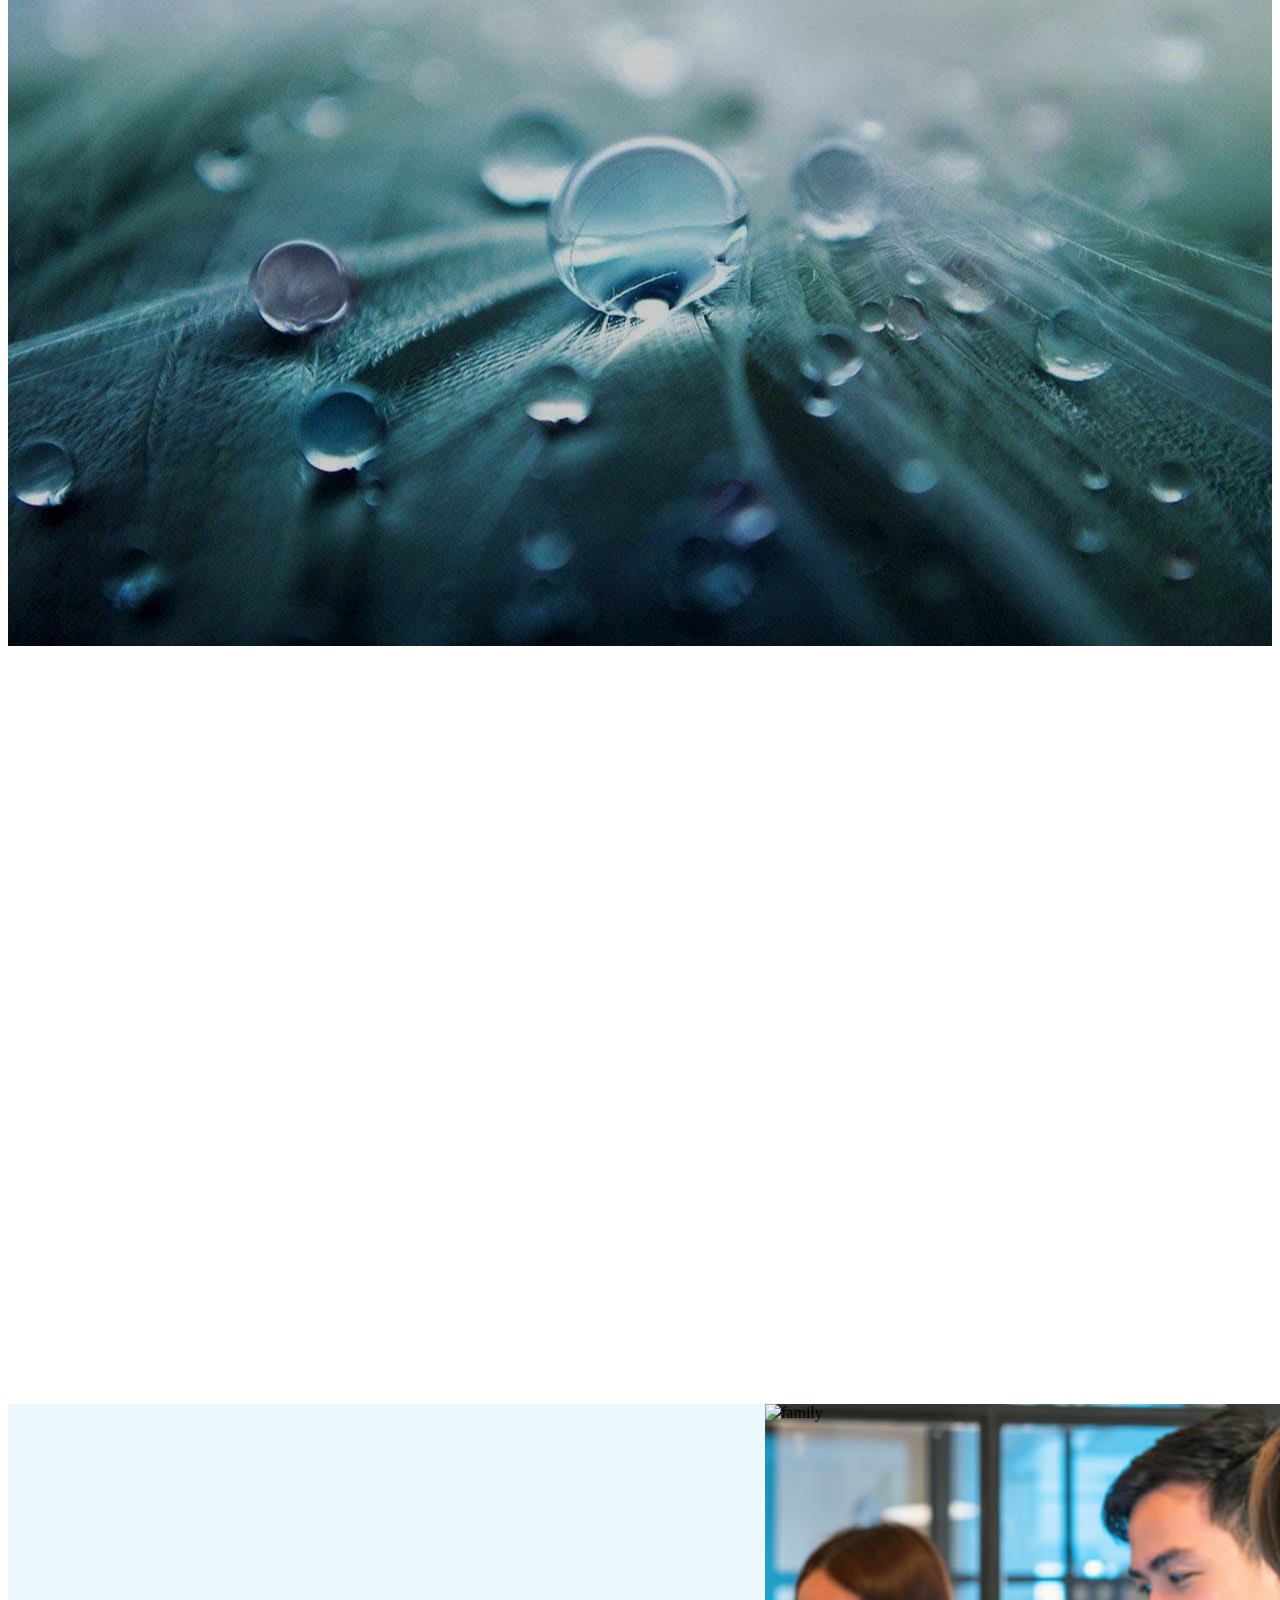
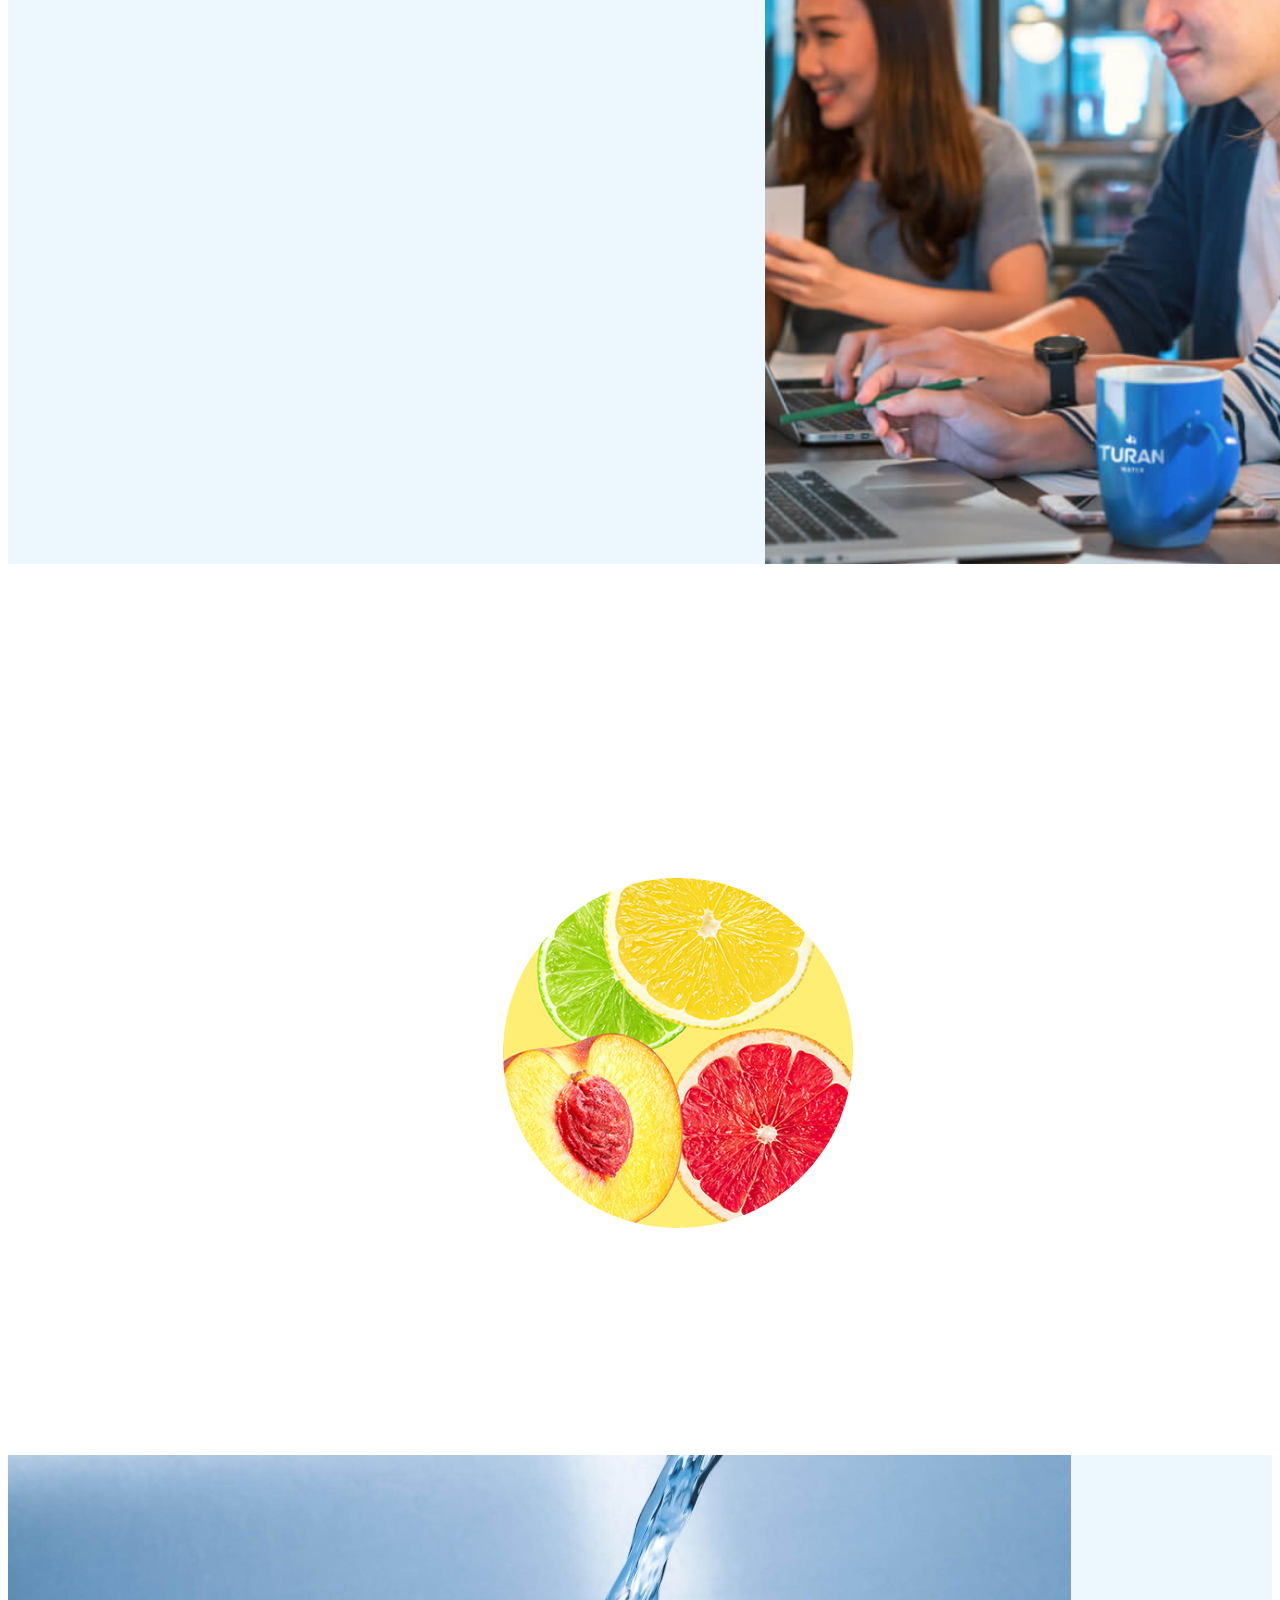
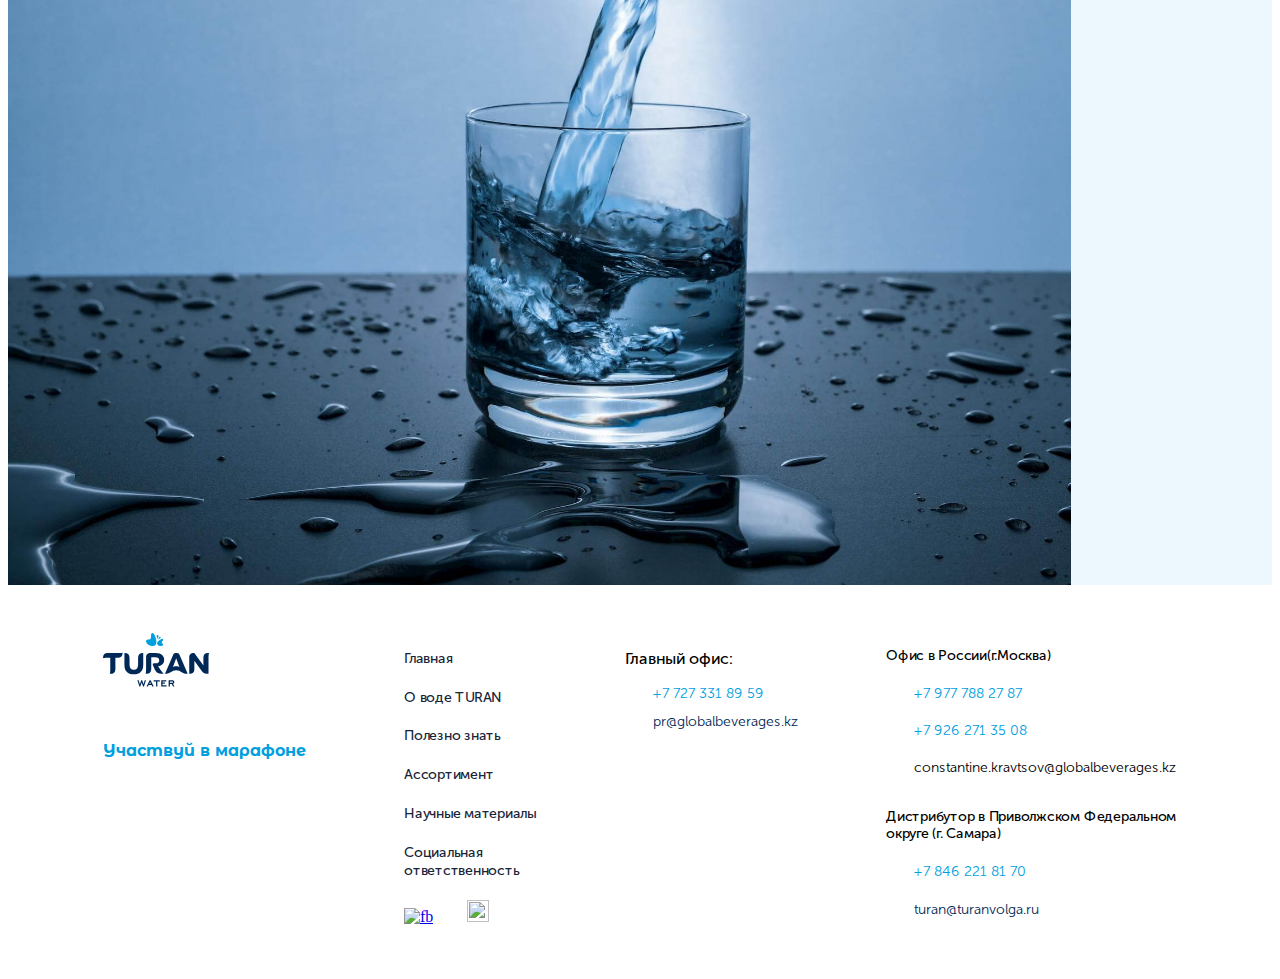
==== commit cd032b74: "last version" ====
--- a/index.html
+++ b/index.html
@@ -16,18 +16,18 @@
         <label for="burger"></label>
         <nav>
             <ul>
-                <li><a href="#">Главная</a></li>
-                <li><a href="#">О воде TURAN</a></li>
-                <li><a href="#">Полезно знать</a></li>
-                <li><a href="#">Ассортимент</a></li>
-                <li><a href="#">Научные материалы</a></li>
-                <li><a href="#">Социальная ответсвенность</a></li>
+                <li><a href="index.html">Главная</a></li>
+                <li><a href="about_turan.html">О воде TURAN</a></li>
+                <li><a href="useful.html">Полезно знать</a></li>
+                <li><a href="assortment.html">Ассортимент</a></li>
+                <li><a href="sciencs_materials.html">Научные материалы</a></li>
+                <li><a href="respon.html">Социальная ответсвенность</a></li>
             </ul>
         </nav>
         <div class="burger_logo"></div>
         <div class="burger_social_link">
-            <a href="#"><img src="https://turanwater.com/assets/img/fb.svg" alt="facebook_link"></a>
-            <a href="#"><img src="https://turanwater.com/assets/img/insta.svg" alt="insta_link"></a>
+            <a href="https://www.facebook.com/turanwater"><img src="https://turanwater.com/assets/img/fb.svg" alt="facebook_link"></a>
+            <a href="https://www.instagram.com/turanwater/"><img src="https://turanwater.com/assets/img/insta.svg" alt="insta_link"></a>
         </div>
     </section>
 
@@ -39,8 +39,8 @@
     </header>
     <section class="main">
         <div class="main_text">
-            <div class="main_text_1">Создано by Yeldos</div>
-            <div class="main_text_2">природой qwerty</div>
+            <div class="main_text_1">Создано</div>
+            <div class="main_text_2">природой</div>
         </div>
         <img  class="main_tau" src="img/main_page/tau.jpg" alt="tau">
         <div class="main_bottle">
@@ -71,12 +71,16 @@
                         <span class="nature_minerals_wrap_left_title_top _anim-items">Природные</span> 
                         <span class="nature_minerals_wrap_left_title_bottom _anim-items">минералы</span>
                     </div>
+                    <div class="temp">
                     <div class="nature_minerals_wrap_left_descr _anim-items">
                         Вода TURAN не проходит процедуру осмирования, не содержит никаких посторонних добавок и 
                         искусственных минералов, как другие бутилированные воды. Поэтому она хорошо усваивается 
                         организмом и обеспечивает водно-солевой баланс.
                     </div>
+                    </div>
+                    <div class="volna">
                     <a href="useful.html" class="nature_minerals_wrap_left_wavebtn _anim-items"><span>Узнать больше</span></a>
+                </div>
                 </div>
 
                 <div class="nature_minerals_wrap_right">
@@ -135,7 +139,7 @@
     <section class="balance">
         <div class="container">
             <div class="balance_wrap">
-                <a href="#" class="balance_wrap_wavebtn _anim-items"><span>Узнать больше</span></a>
+                <a href="https://turanwater.com/posts/chto-takoe-ph-balans-vodyi-i-pochemu-on-tak-vazhen" class="balance_wrap_wavebtn _anim-items"><span>Узнать больше</span></a>
                 <div class="balance_wrap_title _anim-items">
                     Идеальный pH-баланс для нашего организма
                 </div>
@@ -165,7 +169,7 @@
                     <div class="space_wrap_photos_kosmonavt">
                         <img class="space_wrap_photos_kosmonavt_img _anim-items" src="img/Main_page/space.webp" alt="space">
                     </div>
-                    <a href="#" class="space_wrap_photos_wavebtn _anim-items"><span>Узнать больше</span></a>
+                    <a href="https://turanwater.com/scientific-articles/vliyanie-legkoj-vodyi-na-organizm-kosmonavta.pdf" class="space_wrap_photos_wavebtn _anim-items"><span>Узнать больше</span></a>
                 </div>
             </div>
         </div>
@@ -176,7 +180,7 @@
                 <div class="healthy_slide_text_count _anim-items">01 <span>/ 03</span></div>
                 <div class="healthy_slide_text_title _anim-items">Полезно для семьи</div>
                 <p class="healthy_slide_text_descr _anim-items">TURAN можно и нужно пить взрослым, детям и пожилым – природный баланс минералов идеально усваивается организмом. Природная минеральная питьевая вода TURAN полезна и безопасна для ежедневного употребления всей семьей.</p>
-                <a class="healthy_slide_text_wavebtn _anim-items" href="#"><span>Узнать больше</span></a>
+                <a class="healthy_slide_text_wavebtn _anim-items" href="https://turanwater.com/scientific-articles/vliyanie-legkoj-vodyi-na-zdorove-shkolnikov.pdf"><span>Узнать больше</span></a>
                 <div class="healthy_slide_text_button _anim-items">   
                     <button class="healthy_slide_text_prev" id="healthy_slide_text_prev"><img src="img/main_page/left-arrow.svg" alt="left_arrow"></button>
                     <button class="healthy_slide_text_next"><img src="img/main_page/right-arrow.svg" alt="right_arrow"></button>
@@ -324,9 +328,11 @@
         <div class="container">
             <div class="row">
                 <div class="row_logo">
-                    <a href="#">
+                    <a href="index.html">
                         <img src="img/main_page/logo/logo_turan.svg" alt="logo_turan">
                     </a>
+                    <div><a  class="marathon" href="formForBack.html" style="display:block; text-decoration:none; font-family: 'Montserrat Alternates', sans-serif; margin-top: 50px; color: #00a0df
+                        ">Участвуй в марафоне</a></div>
                 </div>
                 <div class="row_product">
                     <ul class="row_product_list">
@@ -338,8 +344,8 @@
                         <li><a href="respon.html">Социальная ответственность</a></li>
                     </ul>
                     <div class="row_product_socials">
-                        <a href="#"><img src="https://turanwater.com/assets/img/fb.svg" alt="facebook_link"></a>
-                        <a href="#"><img src="https://turanwater.com/assets/img/insta.svg" alt="insta_link"></a>
+                        <a href="https://www.facebook.com/turanwater"><img src="https://turanwater.com/assets/img/fb.svg" alt="fb"></a>
+                        <a href="https://www.instagram.com/turanwater/"><img src="https://turanwater.com/assets/img/insta.svg" alt=""></a>
                     </div>
                 </div>
                 <div class="row_main_office">
--- a/css/main.css
+++ b/css/main.css
@@ -154,6 +154,7 @@
     opacity: 1;
   }
 }
+
 
 header {
   height: 80px;
@@ -455,11 +456,6 @@
   margin-left: 70px;
 }
 
-.nature_minerals_wrap_left a._active{
-  transform: translate(0px, 0px);
-  opacity: 1;
-}
-
 .nature_minerals_wrap_left a span {
   color: #002856;
   position: absolute;
@@ -783,11 +779,6 @@
   transition: all 0.8s ease 0.4s;
 }
 
-.balance_wrap a._active{
-  transform: translate(0px, 0px);
-  opacity: 1;
-}
-
 .balance_wrap a span {
   color: #ecf7fe;
   position: absolute;
@@ -1773,3 +1764,463 @@
   height: 18px;
   left: 0;
 }
+
+
+
+@media screen and (max-width: 820px){
+	body{
+		max-width: 820px;
+  }
+	header{
+		max-width: 820px;
+  }
+	.main{
+    max-width: 820px;
+    overflow-x: hidden;
+  }
+  .main_text{
+    font-size: 100px;
+    overflow-x: hidden;
+    display: none;
+  }
+  /* .main_text_1{
+    overflow-x: hidden;
+  }
+  .main_text_2{
+    overflow-x: hidden;
+  } */
+  .main_tau{
+    width: 100vw;
+    object-fit: cover;
+  
+    object-position: center top;
+    /* -webkit-transform-origin: center top; */
+  }
+  .main_bottle {
+    top: 150px;
+  }
+
+	.single_turan{
+		margin: 0 50px;
+    padding: 0 15px;
+  }
+  .single_turan_title{
+    margin-top: 40px;
+    font-size: 50px;
+    margin-bottom: 64px;
+  }
+  .single_turan_descr{
+    margin-bottom: 100px;
+  }
+	.zhumbaktas{
+    background-size:  840px 695px;
+    min-height: 690px;
+    padding: 0;
+  }
+  .zhumbaktas_content_title{
+    margin-top: 140px;
+    font-size: 42px;
+    padding-left: 50px;
+    margin-bottom: 48px;
+    line-height: 60px;
+  }
+  .zhumbaktas_content_wavebtn{
+    -webkit-box-ordinal-group: 3;
+    order: 2;
+    margin-left: auto;
+  }
+  .zhumbaktas_content a::before{
+    background-size: 180px 180px;
+  }
+  .zhumbaktas_content_descr{
+    width: 100%;
+    padding-left: 50px;
+    margin-top: 0px;
+  }
+  .zhumbaktas_content a span {
+    top: 80px;
+    left: 41px;
+  }
+  .zhumbaktas_banner {
+    width: 90%;
+    left: -100px;
+    height: 100%;
+    position: absolute;
+    top: 1px;
+    background-size: 600px 740px;
+  }
+	.nature_minerals{
+    margin: 0px;
+    padding-top: -151px;
+    padding: 112px 0 110px;
+    margin-bottom: 150px;
+  }
+  .nature_minerals .container{
+    padding: 0 15px;
+    margin: 0 50px;
+  }
+
+  .nature_minerals_wrap {
+    flex-wrap: wrap;
+  }
+  
+  .nature_minerals_wrap_left {
+    padding-left: 7%;
+    flex-wrap: wrap;
+    width: 100%;
+  }
+  
+  .nature_minerals_wrap_left_title {
+    font-size: 105px;
+    line-height: 132px;
+    letter-spacing: -1.8px;
+    margin-bottom: 48px;
+    z-index: 16;
+    color:rgba(0,0,0,0);
+    position: relative;
+  }
+  .nature_minerals_wrap_left_wavebtn{
+    /* margin-left: 0; */
+    margin-top: -40px;
+  }
+  .nature_minerals_wrap_left a{
+    margin-left: 100px;
+  }
+  .nature_minerals_wrap_left a span{
+    top: 83px;
+    left: 45px;
+  }
+  .nature_minerals_wrap_left a::before{
+    background-size: 180px 180px;
+    width: 180px;
+    height: 180px;
+    opacity: 0.6;
+  }
+  .nature_minerals_wrap_left a{
+    opacity: 1;
+    background-size: 180px 180px;
+  }
+  .nature_minerals_wrap_left_title_top {
+    display: block;
+    margin-left: -7%;
+    transform: translateX(-200px);
+    opacity: 0;
+    transition: all 3s ease 0.1s;
+  }
+
+  .nature_minerals_wrap_left_title_bottom {
+    display: block;
+  }
+  
+  .nature_minerals_wrap_left_descr {
+    margin-right: 40px;
+    margin-left: 0;
+    width: 100%;
+    max-width: 100%;
+    margin-top: 250px;
+
+  }
+  .temp{
+    position: absolute;
+    margin-top: 650px;
+    margin-right: 50px;
+  }
+  .nature_minerals_wrap_right_bottle{
+      left: 230px;
+      top: -372px;
+      background-size: 261px;
+      /* left: 230px;
+      top: -552px; */
+  }
+  .nature_minerals_wrap_right_elements{
+    width: 350px;
+    height: 350px ;
+    margin: 0 auto;
+    margin-left: 180px;
+    /* margin-top: 0px; */
+    margin-top: 120px;
+  }
+  .nature_minerals_wrap_left_wavebtn{
+    position: absolute;
+    margin-left: 200px;
+  }
+  .volna{
+    position: absolute;
+    left: 450px;
+    top: 2600px;
+  }
+  .nature_minerals_wrap_right_elements_m1{
+    margin: 0;
+        width: 92px;
+        height: 92px;
+        margin-bottom: 24px;
+  }
+  .nature_minerals_wrap_right_elements_m2{
+    width: 92px;
+    height: 92px;
+    margin: -50px 0 0 auto;
+       }
+
+  .nature_minerals_wrap_right_elements_m3{
+    margin: -30px auto 0 90px;
+    width: 112px;
+    height: 112px;
+  }
+  .nature_minerals_wrap_right_elements_m4{
+    width: 94px;
+    height: 94px;
+    margin-top: 40px;
+    margin-bottom: 0;
+    margin-right: auto;
+
+  }
+  .nature_minerals_wrap_right_elements_m5 {
+    margin: -55px 40px 0 auto;
+    margin-top: -60px;
+    margin-left: 236px;
+    width: 74px;
+    height: 74px;   
+  }
+	.balance{
+    padding-top: 200px;
+    padding-bottom: 70px;
+  }
+  .balance .container{
+    padding: 0;
+    margin: 0;
+    max-width: 720px;
+  }
+  .balance_wrap_title{
+    margin: 0;
+    padding: 0;
+    font-size: 42px;
+    max-width: 720px;
+    margin-left: 70px;
+  }
+  .balance_wrap_text{
+    max-width: 620px;
+    margin: 0;
+    padding: 0;
+    margin-left: 70px;
+    margin-top: 40px;
+  }
+  .balance_wrap_numbers{
+    margin-right: 100px;
+  }
+  .balance_wrap_wavebtn{
+    position: absolute;
+    margin: 0;
+    padding: 0;
+  }
+	.space{
+    padding: 128px 0 80px;
+    margin: 0;
+    min-height: 950px;
+  }
+  .space .container{
+    max-width: 720px;
+    padding: 0;
+    margin: 0;
+  }
+  .space_wrap{
+    padding: 0;
+    margin: 0;
+    display: flex;
+    flex-wrap: wrap;
+  }
+  .space_wrap_texts{
+    margin: 0;
+    padding: 0;
+    margin-left: 70px;
+    /* margin-top: 80px; */
+  }
+  .space_wrap_texts_title{
+    font-size: 42px;
+  }
+  .space_wrap_photos{
+    margin-left: 250px;
+    margin-top: 40px;
+  }
+  .space_wrap a::before{
+    width: 180px;
+    height: 180px;
+    background-size: 180px 180px;
+  }
+  .space_wrap a span{
+    top: 82px;
+    left: 46px;
+  }
+  .healthy{
+    padding: 0;
+    margin: 0;
+    min-height: 1150px;
+  }
+  .healthy_first{
+    padding: 0;
+    margin: 0;
+    display: flex;
+    flex-wrap: wrap;
+  }
+  .healthy_slide_picture img{
+    left: 0;
+    top: 763px;
+  }
+  .healthy_slide_text a::before {
+    /* display: none; */
+    width: 210px;
+    height: 210px;
+    background: url("../img/main_page/btn_wave_dark.svg") no-repeat;
+
+  }
+  .healthy_slide{
+    display: flex;
+    flex-wrap: wrap;
+    /* border: 5px solid #000; */
+    flex-direction: column;
+  }
+  .healthy_slide_text{
+    width: 685px;
+    /* order: 2; */
+  }
+  .healthy_slide_piccture{
+    position: absolute;
+    top: 0;
+    left: 0;
+  }
+  .bottles{
+    max-width: 820px;
+    margin-top: 300px;
+    padding: 100px 0 55px 0;
+    /* display: none; */
+  }
+  .bottles .container{
+    padding: 0 15px;
+    margin: 0 50px;
+  }
+  .bottles_title{
+    max-width: 100%;
+    margin-bottom: 40px;
+    font-size: 42px;
+    text-align: center;
+  }
+  .bottles_wrap_slider{
+    margin-left: 0;
+  }
+  .bottles_wrap{
+  display: flex;
+  flex-direction: column;
+  }
+  .bottles_wrap_elements{
+    width: 350px;
+    height: 350px ;
+    margin: 0 auto;
+    margin-left: 180px;
+    margin-top: 50px;
+  }
+  .bottles_wrap_elements_m1{
+    margin: 0;
+        width: 92px;
+        height: 92px;
+        margin-bottom: 24px;
+  }
+  .bottles_wrap_elements_m2{
+    width: 92px;
+    height: 92px;
+    margin: -50px 0 0 auto;
+       }
+
+  .bottles_wrap_elements_m3{
+    margin: -30px auto 0 90px;
+    width: 112px;
+    height: 112px;
+  }
+  .bottles_wrap_elements_m4{
+    width: 94px;
+    height: 94px;
+    margin-top: 40px;
+    margin-bottom: 0;
+    margin-right: auto;
+
+  }
+  .bottles_wrap_elements_m5 {
+    margin: -55px 40px 0 auto;
+    margin-top: -60px;
+    margin-left: 236px;
+    width: 74px;
+    height: 74px;   
+  }
+  .bottles_wrap_elements_link{
+    transform: translateY(-300px);
+  }
+  .glass_of_water{
+    max-width: 820px;
+    display: flex;
+    flex-wrap: wrap;
+    margin-top: 125px;
+    /* position: relative; */
+  }
+  .glass_of_water .container{
+    padding: 0 0;
+    margin: 0 0;
+    background-color: #fff;
+    max-width: 820px;
+    height: 621.5px;
+  }
+  .glass_of_water_left_img1,.glass_of_water_left_img2{
+    max-width: 820px;
+    height: 621.5px;
+
+  }
+  .glass_of_water_right{
+    position: relative;
+    top: 600px;
+    padding: 0;
+    margin-left: 60px;
+  }
+  footer {
+
+    padding: 48px 0 32px;
+    margin: 0 0;
+    max-width: 820px;
+    margin-top: 650px;
+
+  }
+  footer .container {
+    padding: 0 0px;
+    margin: 0 0px;
+    max-width: 820px;
+    display: flex;
+    flex-wrap: wrap;
+  }
+  footer .row {
+    padding: 0 15px;
+    margin: 0 35px;
+    max-width: 800px;
+    display: flex;
+    flex-wrap: wrap;
+  }
+  footer .row_logo {
+    flex: 0 0 50%;
+    max-width: 330px;
+  }
+  /* footer .row_logo div{
+    text-decoration: none;
+    font-family: 'Montserrat Alternates', sans-serif;
+  } */
+  footer .row_product {
+    flex: 0 0 50%;
+    max-width: 330px;
+  }
+  footer .row_product_list {
+    padding: 0;
+  }
+  footer .row_main_office {
+    flex-direction: column;
+    flex: 0 0 50%;
+    max-width: 330px;
+  }
+  footer .row_office {
+    flex: 0 0 50%;
+    max-width: 330px;
+  }
+}